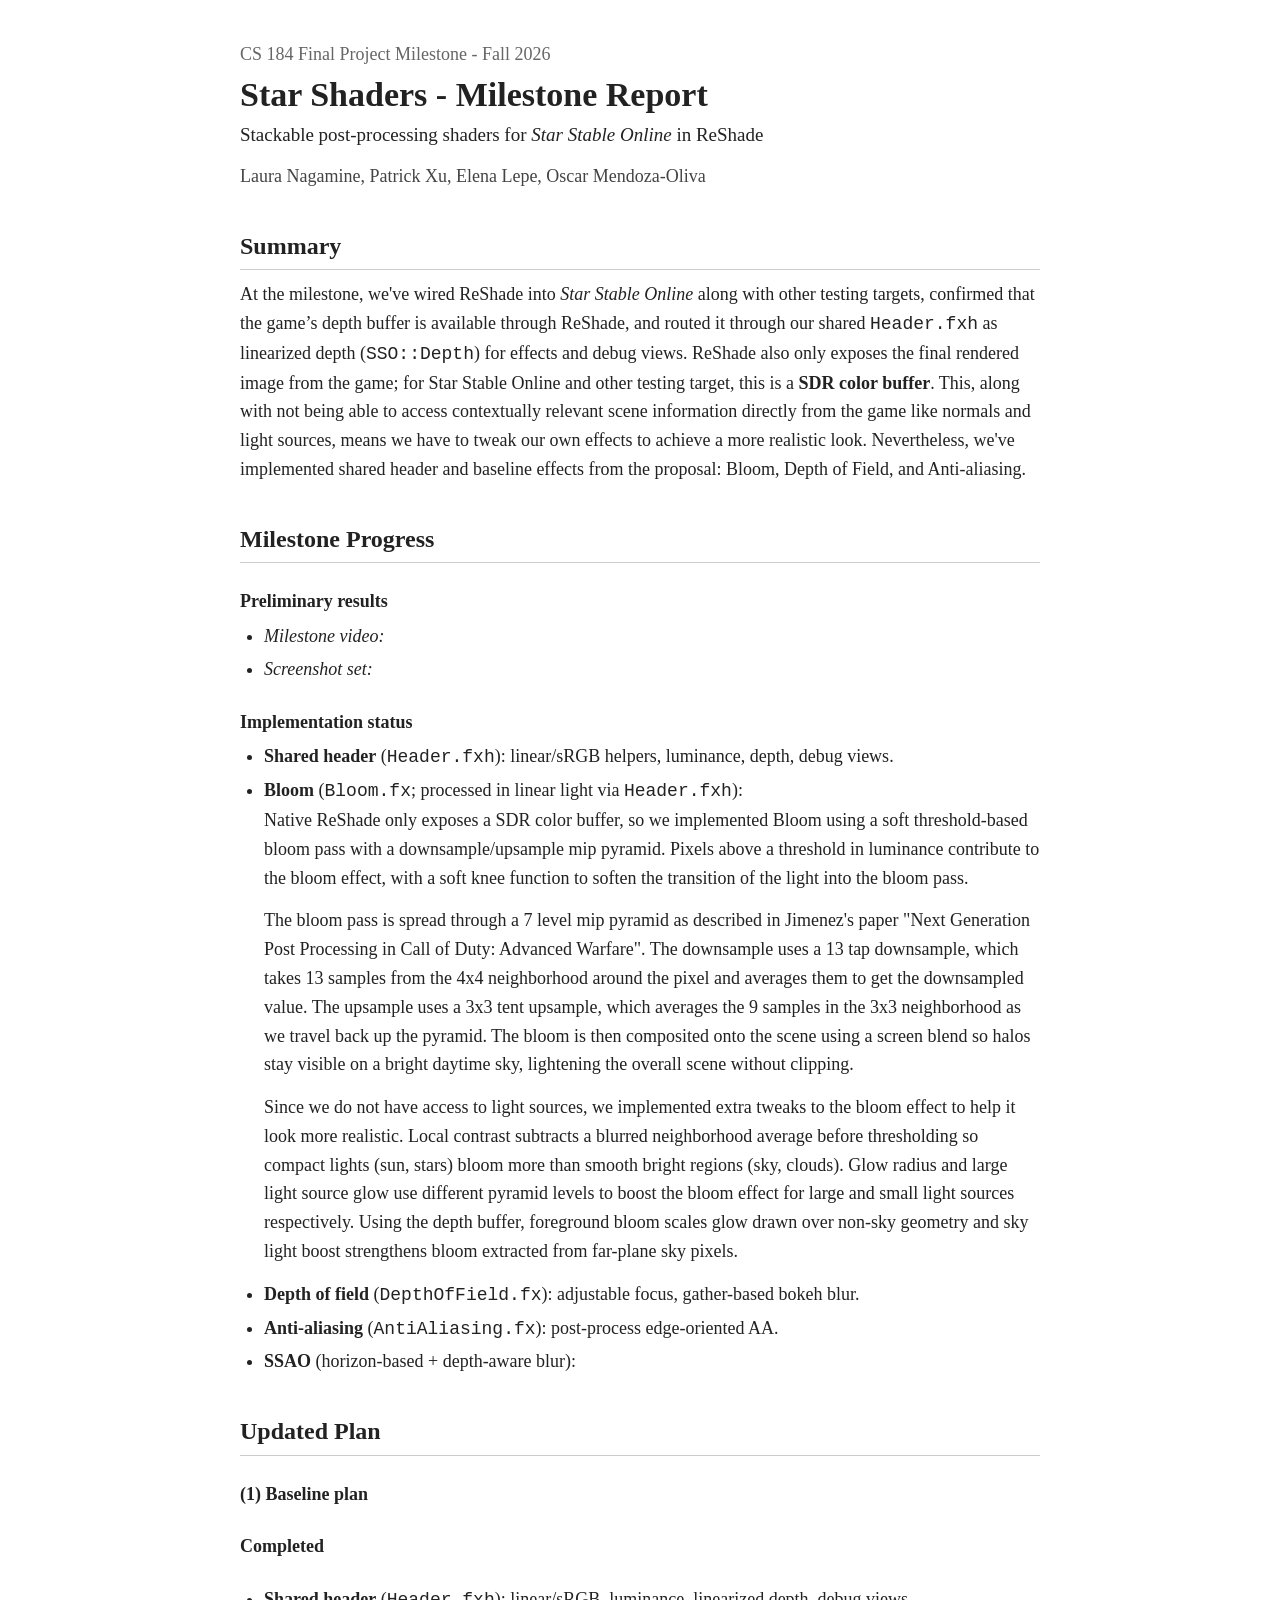
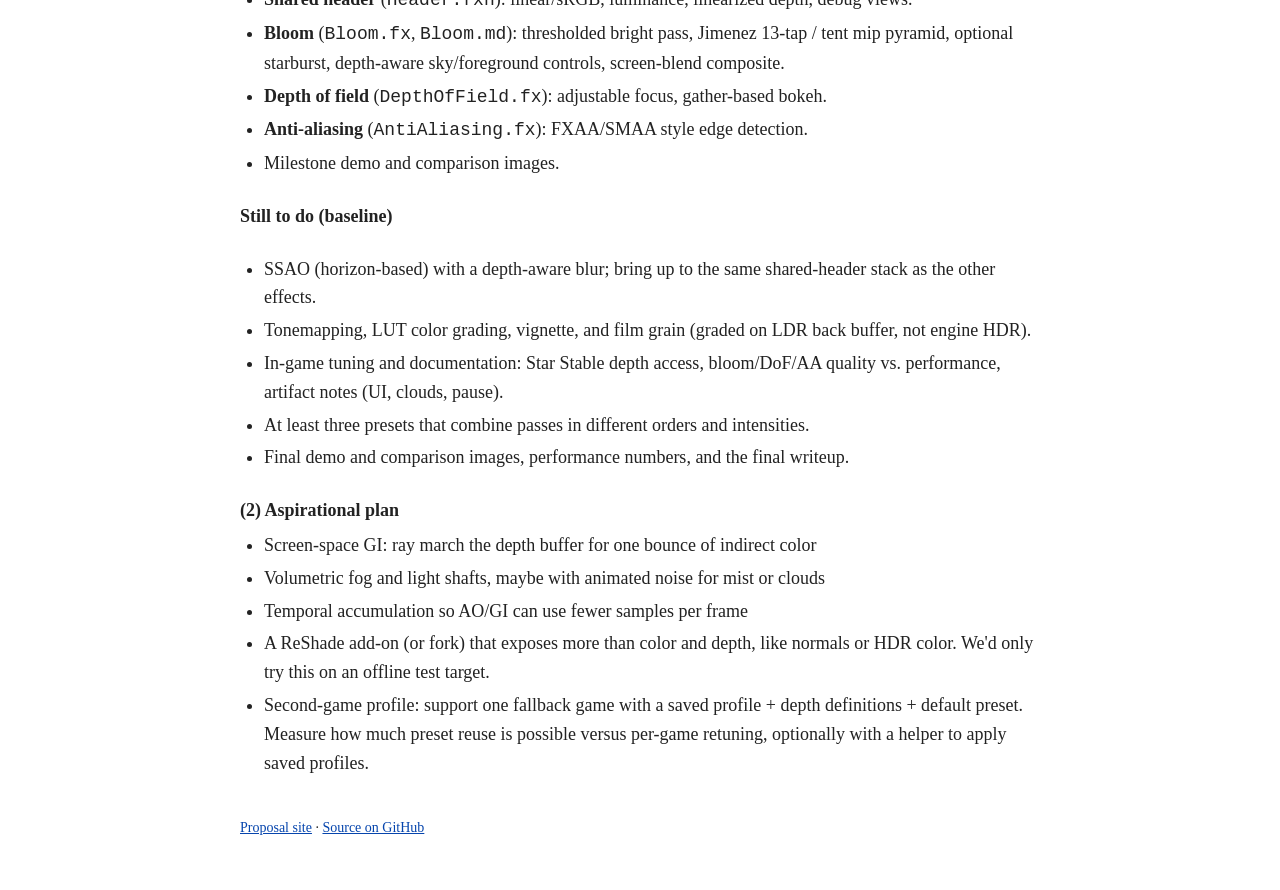
==== milestone/index.html @ 75206dea "docs: milestone project report" ====
<!DOCTYPE html>
<html lang="en">
  <head>
    <meta charset="utf-8" />
    <meta name="viewport" content="width=device-width, initial-scale=1" />
    <meta name="description" content="CS 184 final project milestone: Star Shaders post-processing in ReShade." />
    <title>Star Shaders · CS 184 Final Project Milestone</title>
    <link rel="canonical" href="https://paxin1.github.io/cs184-final-project/milestone" />
    <link rel="stylesheet" href="../css/style.css" />
  </head>
  <body>
    <div class="page">
      <header>
        <p class="course">CS 184 Final Project Milestone - Fall 2026</p>
        <h1>Star Shaders - Milestone Report</h1>
        <p class="full-title">Stackable post-processing shaders for <em>Star Stable Online</em> in ReShade</p>
        <p class="team">Laura Nagamine, Patrick Xu, Elena Lepe, Oscar Mendoza-Oliva</p>
      </header>

      <main>
        <h2 id="summary">Summary</h2>
        <p>
          At the milestone, we've wired ReShade into <em>Star Stable Online</em> along with other testing targets, confirmed that the game’s
          depth buffer is available through ReShade, and routed it through our shared <code>Header.fxh</code> as linearized depth
          (<code>SSO::Depth</code>) for effects and debug views. ReShade also only exposes the final rendered image from the game; for Star Stable Online and other testing target, this is a
          <strong>SDR color buffer</strong>. This, along with not being able to access contextually relevant scene information directly from the game like normals and light sources,
          means we have to tweak our own effects to achieve a more realistic look. Nevertheless, we've implemented shared header and baseline effects from the proposal: Bloom, Depth of Field, and Anti-aliasing.
        </p>

        <h2 id="goals">Milestone Progress</h2>

        <h3>Preliminary results</h3>
        <ul>
          <li><em>Milestone video:</em> </li>
          <li><em>Screenshot set:</em> </li>
        </ul>

        <h3>Implementation status</h3>
        <ul>
          <li>
            <strong>Shared header</strong> (<code>Header.fxh</code>): linear/sRGB helpers, luminance, depth, debug views.
          </li>
          <li>
            <strong>Bloom</strong> (<code>Bloom.fx</code>; processed in linear light via
            <code>Header.fxh</code>):
            <p>Native ReShade only exposes a SDR color buffer, so we implemented Bloom using a soft threshold-based bloom pass with a downsample/upsample mip pyramid.
            Pixels above a threshold in luminance contribute to the bloom effect, with a soft knee function to soften the transition of the light into the bloom pass.</p>

            <p>The bloom pass is spread through a 7 level mip pyramid as described in Jimenez's paper "Next Generation Post Processing in Call of Duty: Advanced Warfare".
            The downsample uses a 13 tap downsample, which takes 13 samples from the 4x4 neighborhood around the pixel and averages them to get the downsampled value.
            The upsample uses a 3x3 tent upsample, which averages the 9 samples in the 3x3 neighborhood as we travel back up the pyramid.
            The bloom is then composited onto the scene using a screen blend so halos stay visible on a bright daytime sky,
            lightening the overall scene without clipping.</p>

            <p>Since we do not have access to light sources, we implemented extra tweaks to the bloom effect to help it look more realistic. Local contrast subtracts a blurred
            neighborhood average before thresholding so compact lights (sun, stars) bloom more
            than smooth bright regions (sky, clouds). Glow radius and large light source glow use different pyramid levels to boost the bloom effect for large and small light sources respectively.
            Using the depth buffer, foreground bloom scales glow drawn over non-sky geometry and sky light boost strengthens bloom extracted from far-plane sky pixels.</p>
          </li>
          <li>
            <strong>Depth of field</strong> (<code>DepthOfField.fx</code>): adjustable focus, gather-based bokeh blur.
          </li>
          <li>
            <strong>Anti-aliasing</strong> (<code>AntiAliasing.fx</code>): post-process edge-oriented AA.
          </li>
          <li>
            <strong>SSAO</strong> (horizon-based + depth-aware blur):
          </li>
        </ul>

        <h2 id="plan">Updated Plan</h2>
        <h3>(1) Baseline plan</h3>

        <h4>Completed</h4>
        <ul>
          <li>
            <strong>Shared header</strong> (<code>Header.fxh</code>): linear/sRGB, luminance, linearized depth, debug views.
          </li>
          <li>
            <strong>Bloom</strong> (<code>Bloom.fx</code>, <code>Bloom.md</code>): thresholded bright pass,
            Jimenez 13-tap / tent mip pyramid, optional starburst, depth-aware sky/foreground controls,
            screen-blend composite.
          </li>
          <li><strong>Depth of field</strong> (<code>DepthOfField.fx</code>): adjustable focus, gather-based bokeh.</li>
          <li><strong>Anti-aliasing</strong> (<code>AntiAliasing.fx</code>): FXAA/SMAA style edge detection.</li>
          <li>Milestone demo and comparison images.</li>
        </ul>

        <h4>Still to do (baseline)</h4>
        <ul>
          <li>SSAO (horizon-based) with a depth-aware blur; bring up to the same shared-header stack as the other effects.</li>
          <li>Tonemapping, LUT color grading, vignette, and film grain (graded on LDR back buffer, not engine HDR).</li>
          <li>
            In-game tuning and documentation: Star Stable depth access, bloom/DoF/AA quality vs. performance, artifact notes (UI, clouds, pause).
          </li>
          <li>At least three presets that combine passes in different orders and intensities.</li>
          <li>Final demo and comparison images, performance numbers, and the final writeup.</li>
        </ul>

        <h3>(2) Aspirational plan</h3>
        <ul>
          <li>Screen-space GI: ray march the depth buffer for one bounce of indirect color</li>
          <li>Volumetric fog and light shafts, maybe with animated noise for mist or clouds</li>
          <li>Temporal accumulation so AO/GI can use fewer samples per frame</li>
          <li>
            A ReShade add-on (or fork) that exposes more than color and depth, like normals or HDR
            color. We'd only try this on an offline test target.
          </li>
          <li>
            Second-game profile: support one fallback game with a saved profile + depth definitions + default preset. Measure
            how much preset reuse is possible versus per-game retuning, optionally with a helper to apply saved profiles.
          </li>
        </ul>
      </main>

      <footer>
        <a href="https://paxin1.github.io/cs184-final-project/">Proposal site</a>
        ·
        <a href="https://github.com/lauranagamine1/cs184-star-shaders">Source on GitHub</a>
      </footer>
    </div>
  </body>
</html>
---- css/style.css ----
body {
  margin: 0;
  background: #fff;
  color: #222;
  font-family: "Times New Roman", Times, "Liberation Serif", serif;
  font-size: 18px;
  line-height: 1.6;
}

.page {
  max-width: 800px;
  margin: 0 auto;
  padding: 40px 20px 60px;
}

a {
  color: #0645ad;
}

header {
  margin-bottom: 10px;
}

.course {
  margin: 0;
  color: #666;
}

h1 {
  margin: 6px 0 0;
  font-size: 34px;
  line-height: 1.2;
}

.full-title {
  margin: 4px 0 0;
  font-size: 19px;
}

.team {
  margin: 12px 0 0;
  color: #444;
}

h2 {
  margin: 36px 0 10px;
  padding-bottom: 4px;
  border-bottom: 1px solid #ccc;
  font-size: 24px;
}

h3 {
  margin: 24px 0 6px;
  font-size: 18px;
}

p {
  margin: 0 0 14px;
}

ul,
ol {
  margin: 0 0 14px;
  padding-left: 24px;
}

li {
  margin-bottom: 4px;
}

table {
  width: 100%;
  border-collapse: collapse;
  background: #fff;
}

th,
td {
  text-align: left;
  vertical-align: top;
  padding: 8px 10px;
  border: 1px solid #ccc;
  background: #fff;
}

td:first-child {
  white-space: nowrap;
}

td ul {
  margin: 0;
  padding-left: 18px;
}

td li {
  margin-bottom: 2px;
}

footer {
  margin-top: 40px;
  font-size: 14px;
}

@media print {
  .page {
    padding: 0;
    max-width: none;
  }

  h2 {
    break-after: avoid;
  }

  tr {
    break-inside: avoid;
  }
}
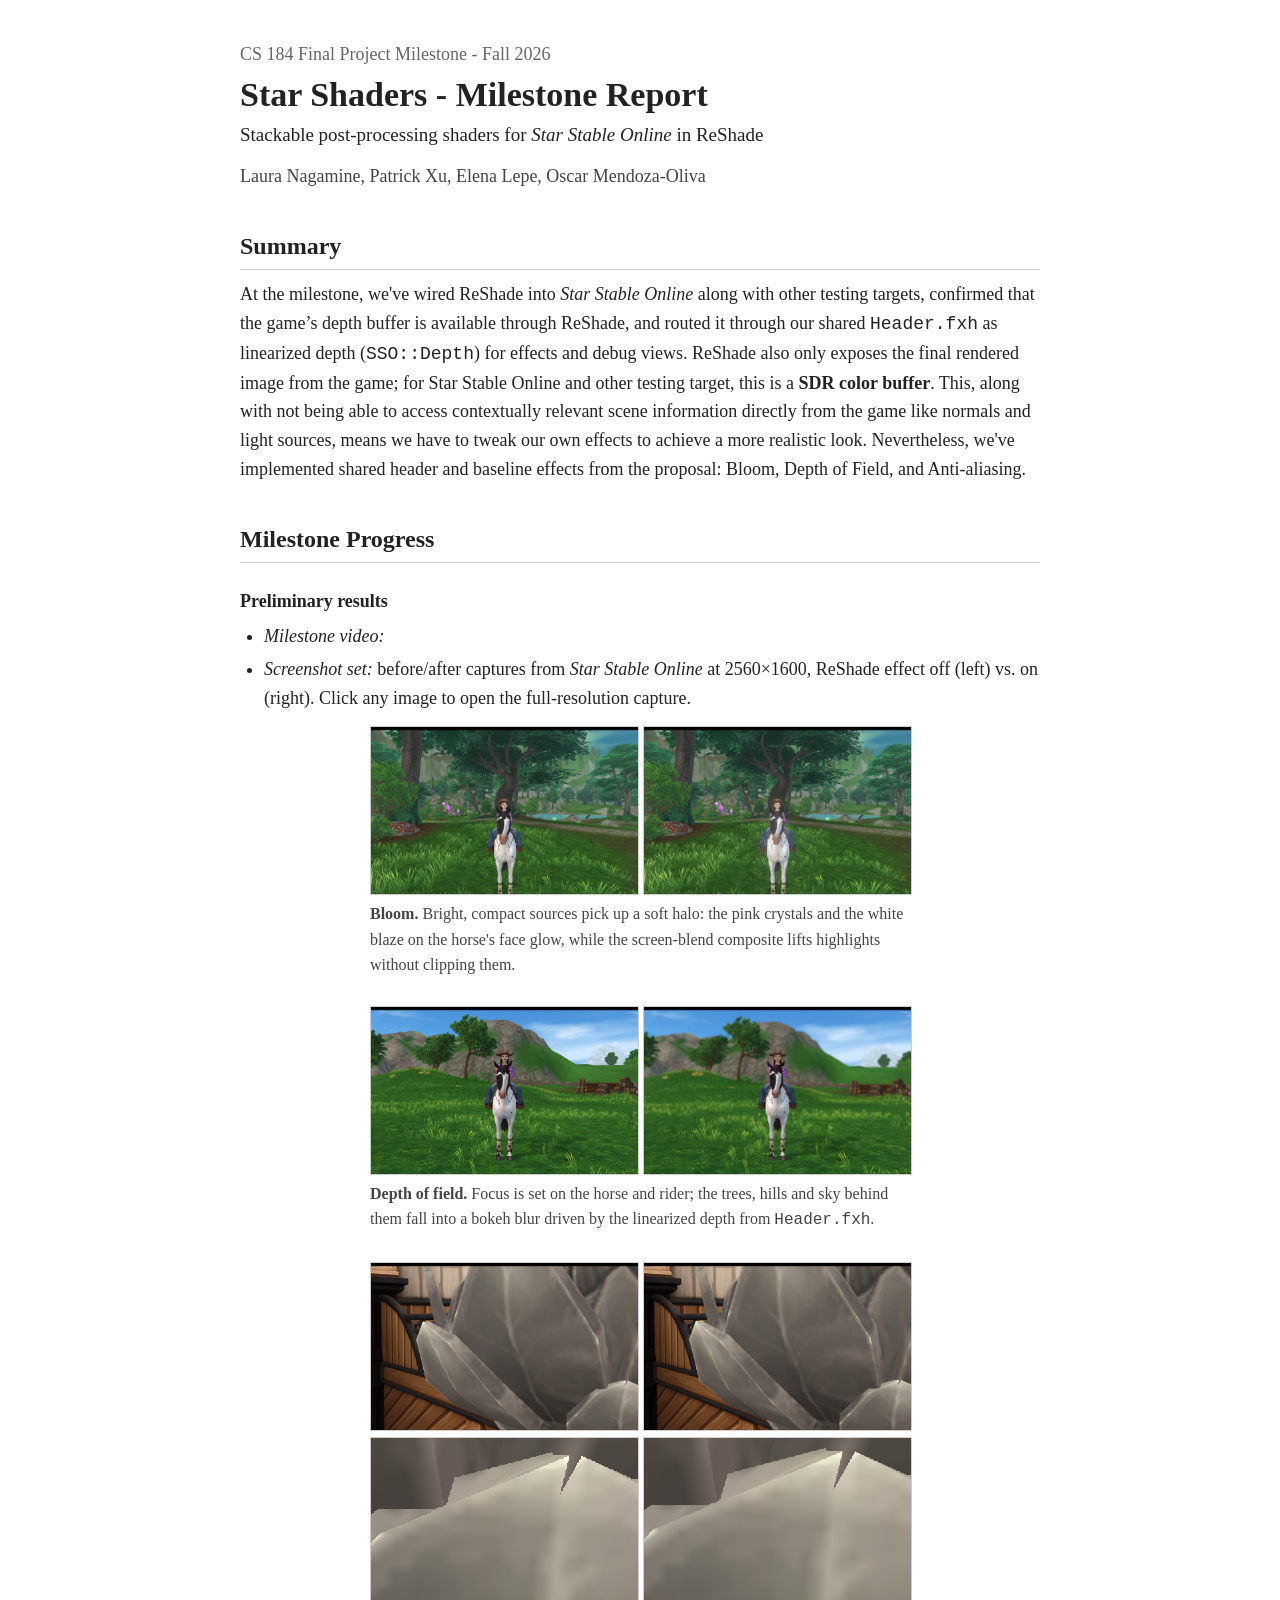
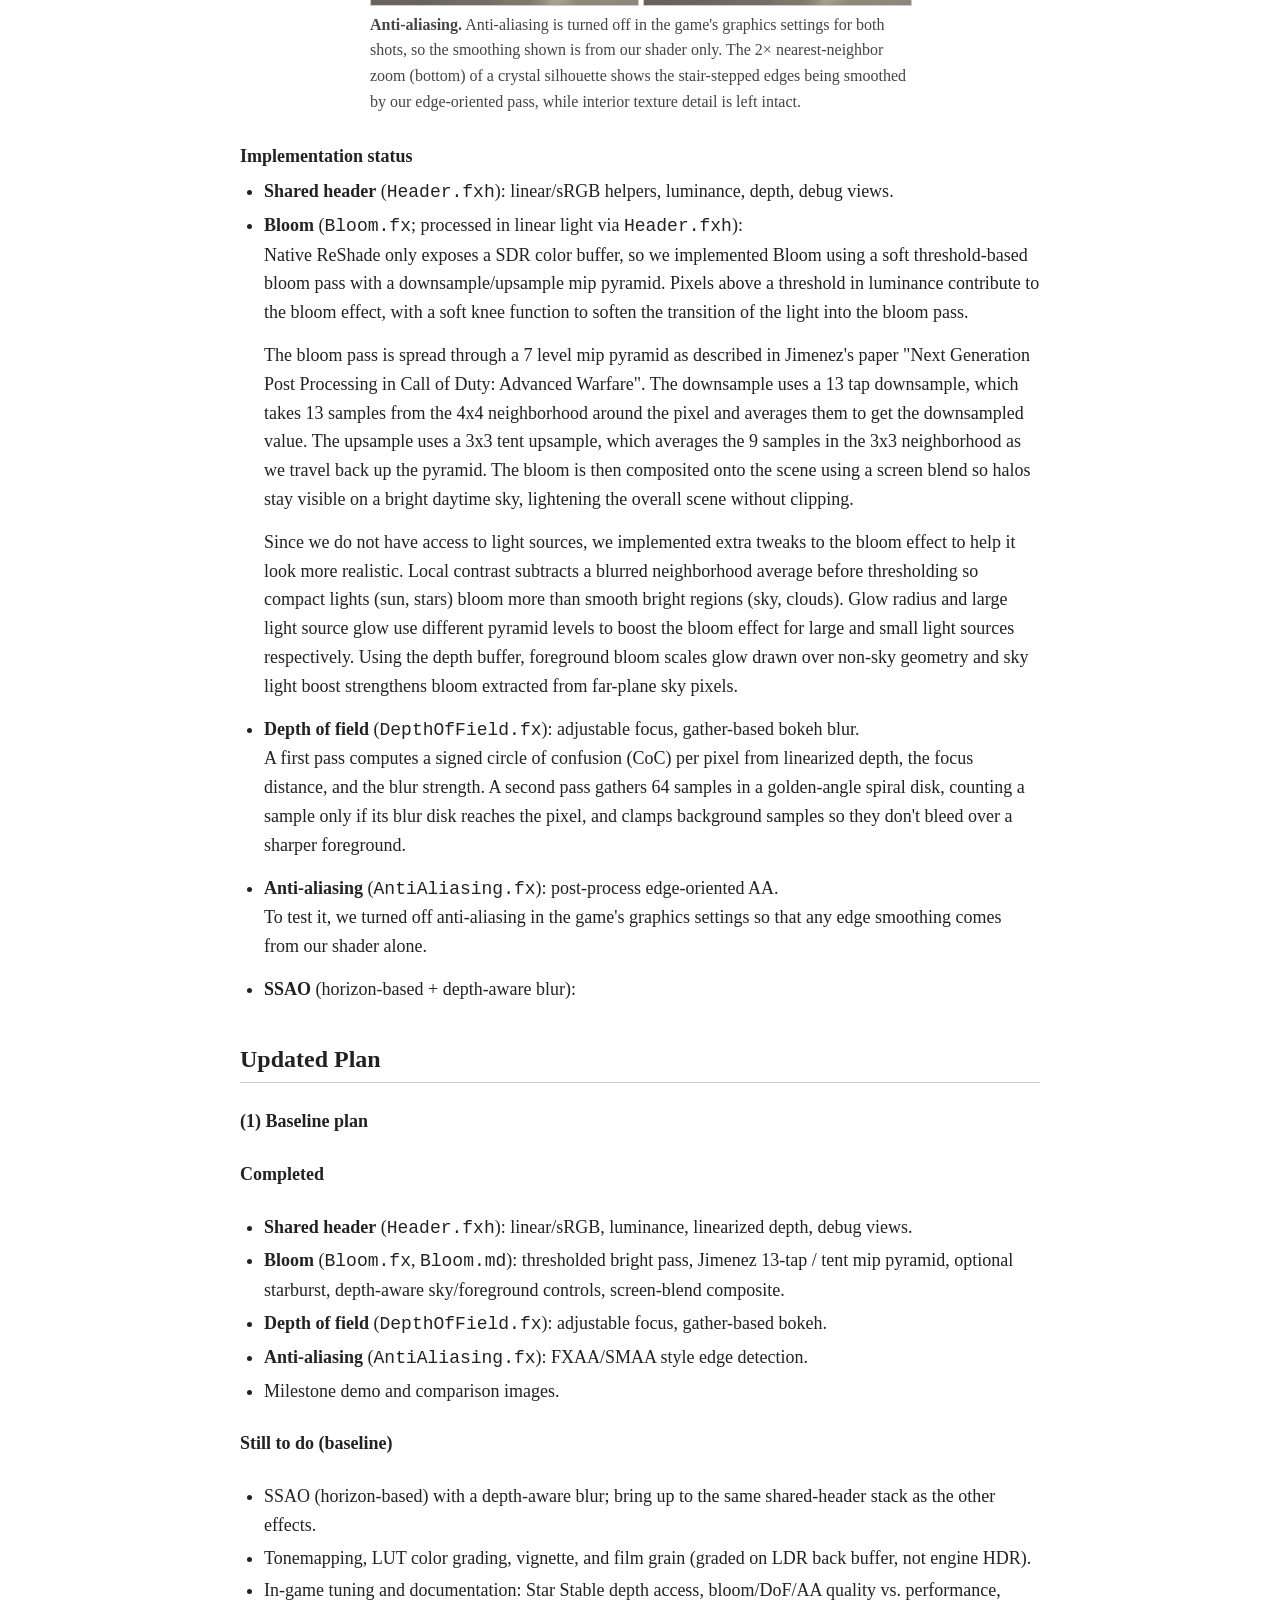
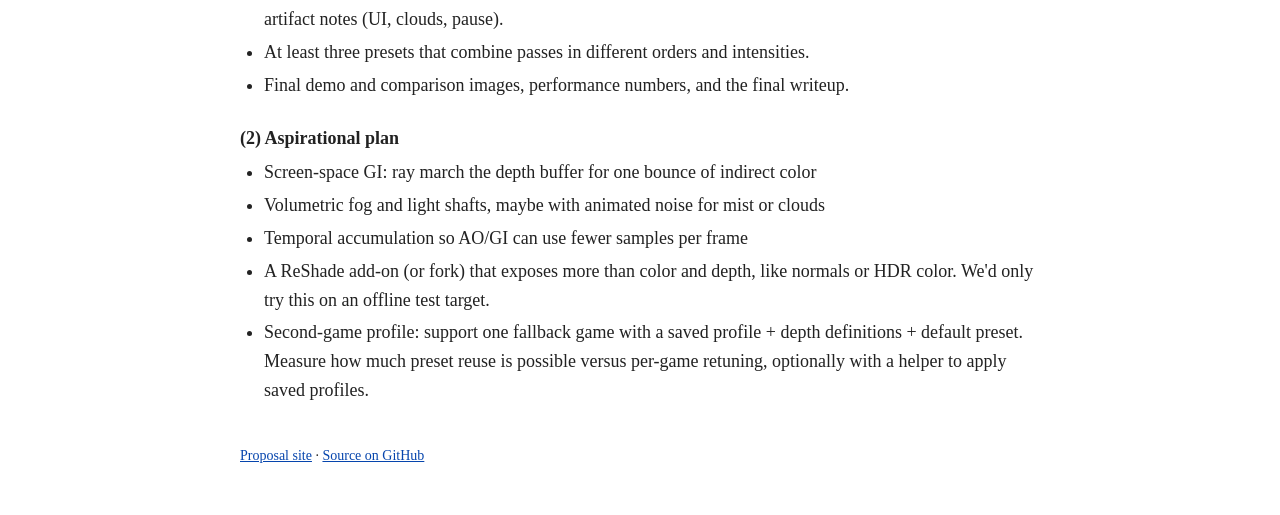
==== commit 31778105: "add: images, depth of field implementation" ====
--- a/milestone/index.html
+++ b/milestone/index.html
@@ -32,8 +32,48 @@
         <h3>Preliminary results</h3>
         <ul>
           <li><em>Milestone video:</em> </li>
-          <li><em>Screenshot set:</em> </li>
+          <li><em>Screenshot set:</em> before/after captures from <em>Star Stable Online</em> at 2560×1600, ReShade effect off (left) vs. on (right). Click any image to open the full-resolution capture.</li>
         </ul>
+
+        <figure class="compare">
+          <div class="pair">
+            <a href="../assets/milestone/bloom/no%20StarStable%202026-11-21%2012-39-15.png"><img src="../assets/milestone/web/bloom-off.jpg" alt="Forest scene with horse and rider, bloom off" loading="lazy" /></a>
+            <a href="../assets/milestone/bloom/with%20StarStable%202026-11-21%2012-39-17.png"><img src="../assets/milestone/web/bloom-on.jpg" alt="Same forest scene with bloom on" loading="lazy" /></a>
+          </div>
+          <figcaption>
+            <strong>Bloom.</strong> Bright, compact sources pick up a soft halo: the pink crystals and the
+            white blaze on the horse's face glow, while the screen-blend composite
+            lifts highlights without clipping them.
+          </figcaption>
+        </figure>
+
+        <figure class="compare">
+          <div class="pair">
+            <a href="../assets/milestone/depth%20of%20field/no%20StarStable%202026-11-19%2016-48-08.png"><img src="../assets/milestone/web/dof-off.jpg" alt="Horse and rider in a meadow, depth of field off" loading="lazy" /></a>
+            <a href="../assets/milestone/depth%20of%20field/with%20StarStable%202026-11-19%2016-48-13.png"><img src="../assets/milestone/web/dof-on.jpg" alt="Same meadow scene with depth of field on" loading="lazy" /></a>
+          </div>
+          <figcaption>
+            <strong>Depth of field.</strong> Focus is set on the horse and rider; the trees, hills and
+            sky behind them fall into a bokeh blur driven by the linearized depth from <code>Header.fxh</code>.
+          </figcaption>
+        </figure>
+
+        <figure class="compare">
+          <div class="pair">
+            <a href="../assets/milestone/anti%20aliasing/new/StarStable%202026-11-21%2012-31-40.png"><img src="../assets/milestone/web/aa-off.jpg" alt="Close-up of crystal formations, anti-aliasing off" loading="lazy" /></a>
+            <a href="../assets/milestone/anti%20aliasing/new/StarStable%202026-11-21%2012-31-48.png"><img src="../assets/milestone/web/aa-on.jpg" alt="Same crystal close-up with anti-aliasing on" loading="lazy" /></a>
+          </div>
+          <div class="pair">
+            <img class="pixelated" src="../assets/milestone/web/aa-off-zoom.png" alt="2x zoom of a crystal edge showing stair-stepped aliasing" loading="lazy" />
+            <img class="pixelated" src="../assets/milestone/web/aa-on-zoom.png" alt="Same 2x zoom with the edge smoothed by anti-aliasing" loading="lazy" />
+          </div>
+          <figcaption>
+            <strong>Anti-aliasing.</strong> Anti-aliasing is turned off in the game's graphics settings for both shots, so the
+            smoothing shown is from our shader only. The
+            2× nearest-neighbor zoom (bottom) of a crystal silhouette shows the stair-stepped edges being smoothed
+            by our edge-oriented pass, while interior texture detail is left intact.
+          </figcaption>
+        </figure>
 
         <h3>Implementation status</h3>
         <ul>
@@ -59,9 +99,13 @@
           </li>
           <li>
             <strong>Depth of field</strong> (<code>DepthOfField.fx</code>): adjustable focus, gather-based bokeh blur.
+            <p>A first pass computes a signed circle of confusion (CoC) per pixel from linearized depth, the focus distance, and the blur strength.
+            A second pass gathers 64 samples in a golden-angle spiral disk, counting a sample only if its blur disk reaches the pixel,
+            and clamps background samples so they don't bleed over a sharper foreground.</p>
           </li>
           <li>
             <strong>Anti-aliasing</strong> (<code>AntiAliasing.fx</code>): post-process edge-oriented AA.
+            <p>To test it, we turned off anti-aliasing in the game's graphics settings so that any edge smoothing comes from our shader alone.</p>
           </li>
           <li>
             <strong>SSAO</strong> (horizon-based + depth-aware blur):
--- a/css/style.css
+++ b/css/style.css
@@ -96,6 +96,34 @@
   margin-bottom: 2px;
 }
 
+figure.compare {
+  max-width: 540px;
+  margin: 0 auto 28px;
+}
+
+.pair {
+  display: grid;
+  grid-template-columns: 1fr 1fr;
+  gap: 6px;
+  margin-bottom: 6px;
+}
+
+.pair img {
+  display: block;
+  width: 100%;
+  height: auto;
+  border: 1px solid #ccc;
+}
+
+.pair img.pixelated {
+  image-rendering: pixelated;
+}
+
+figcaption {
+  font-size: 16px;
+  color: #444;
+}
+
 footer {
   margin-top: 40px;
   font-size: 14px;
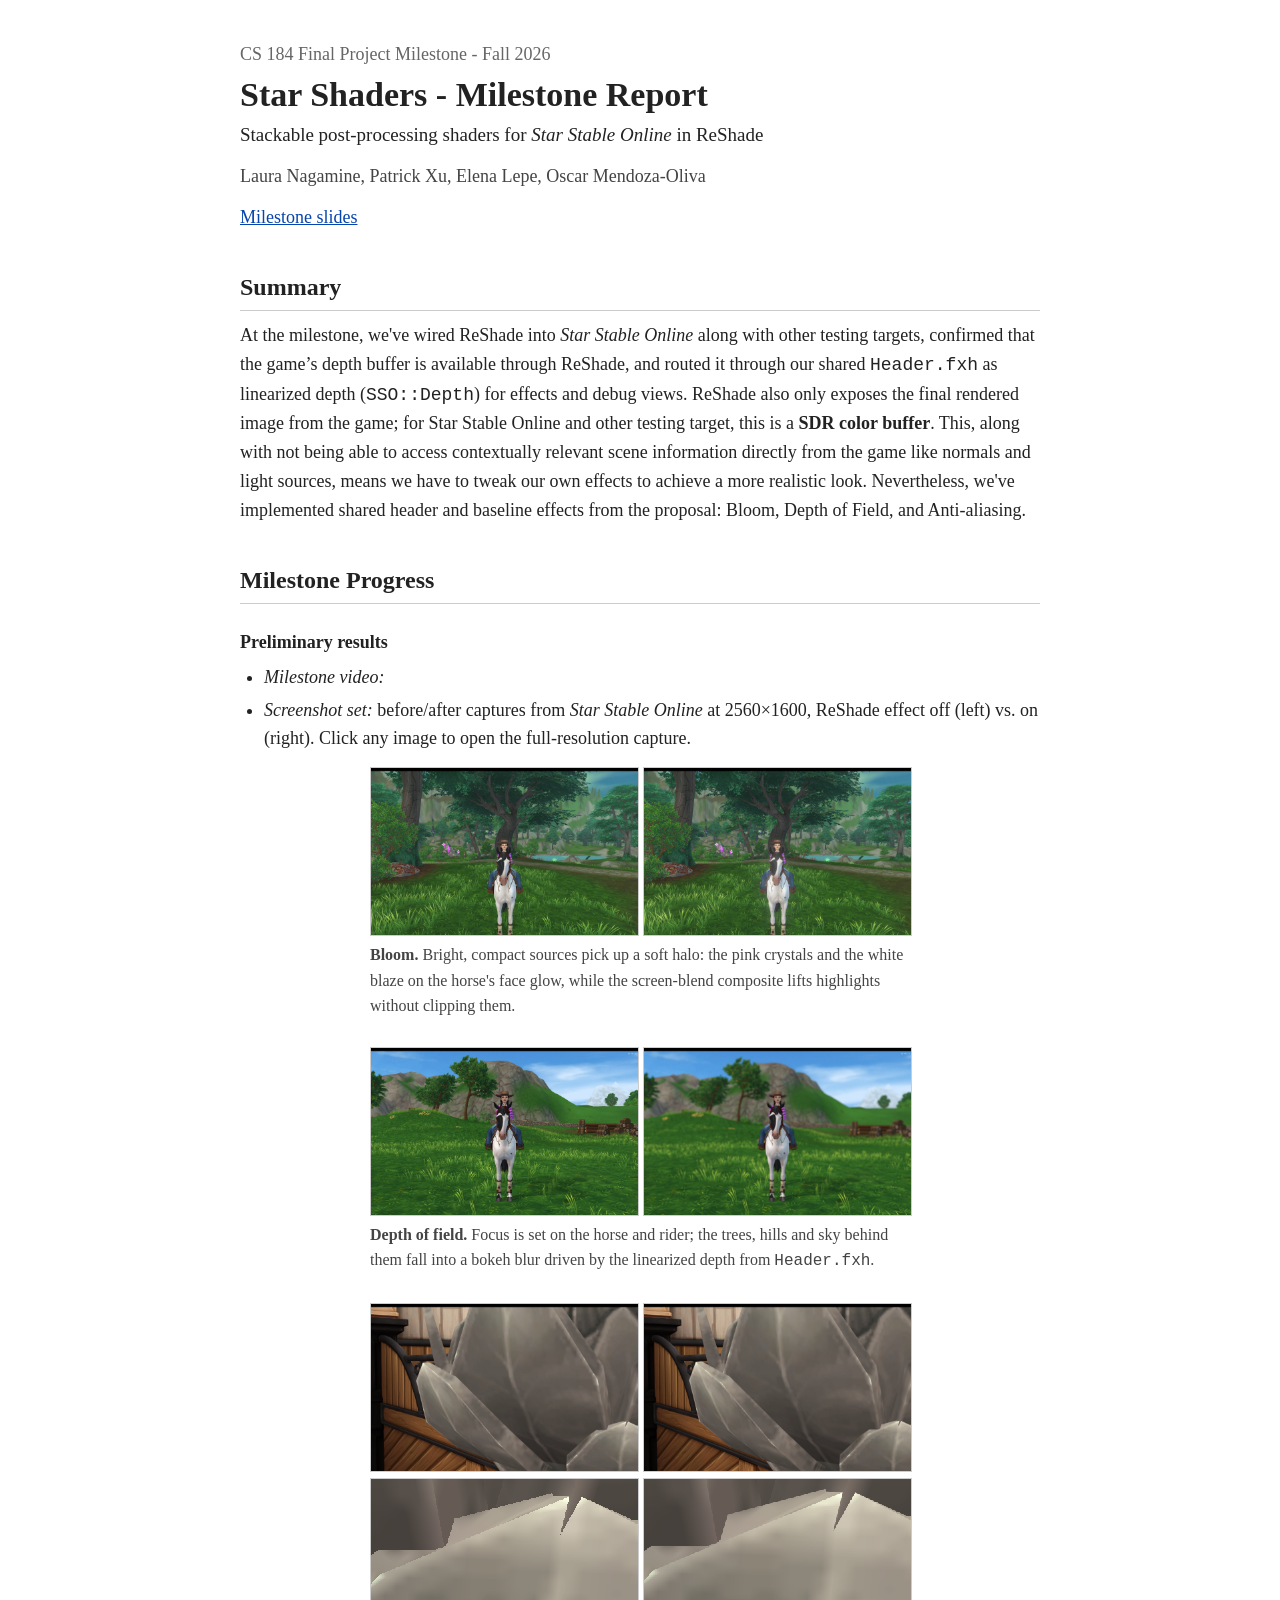
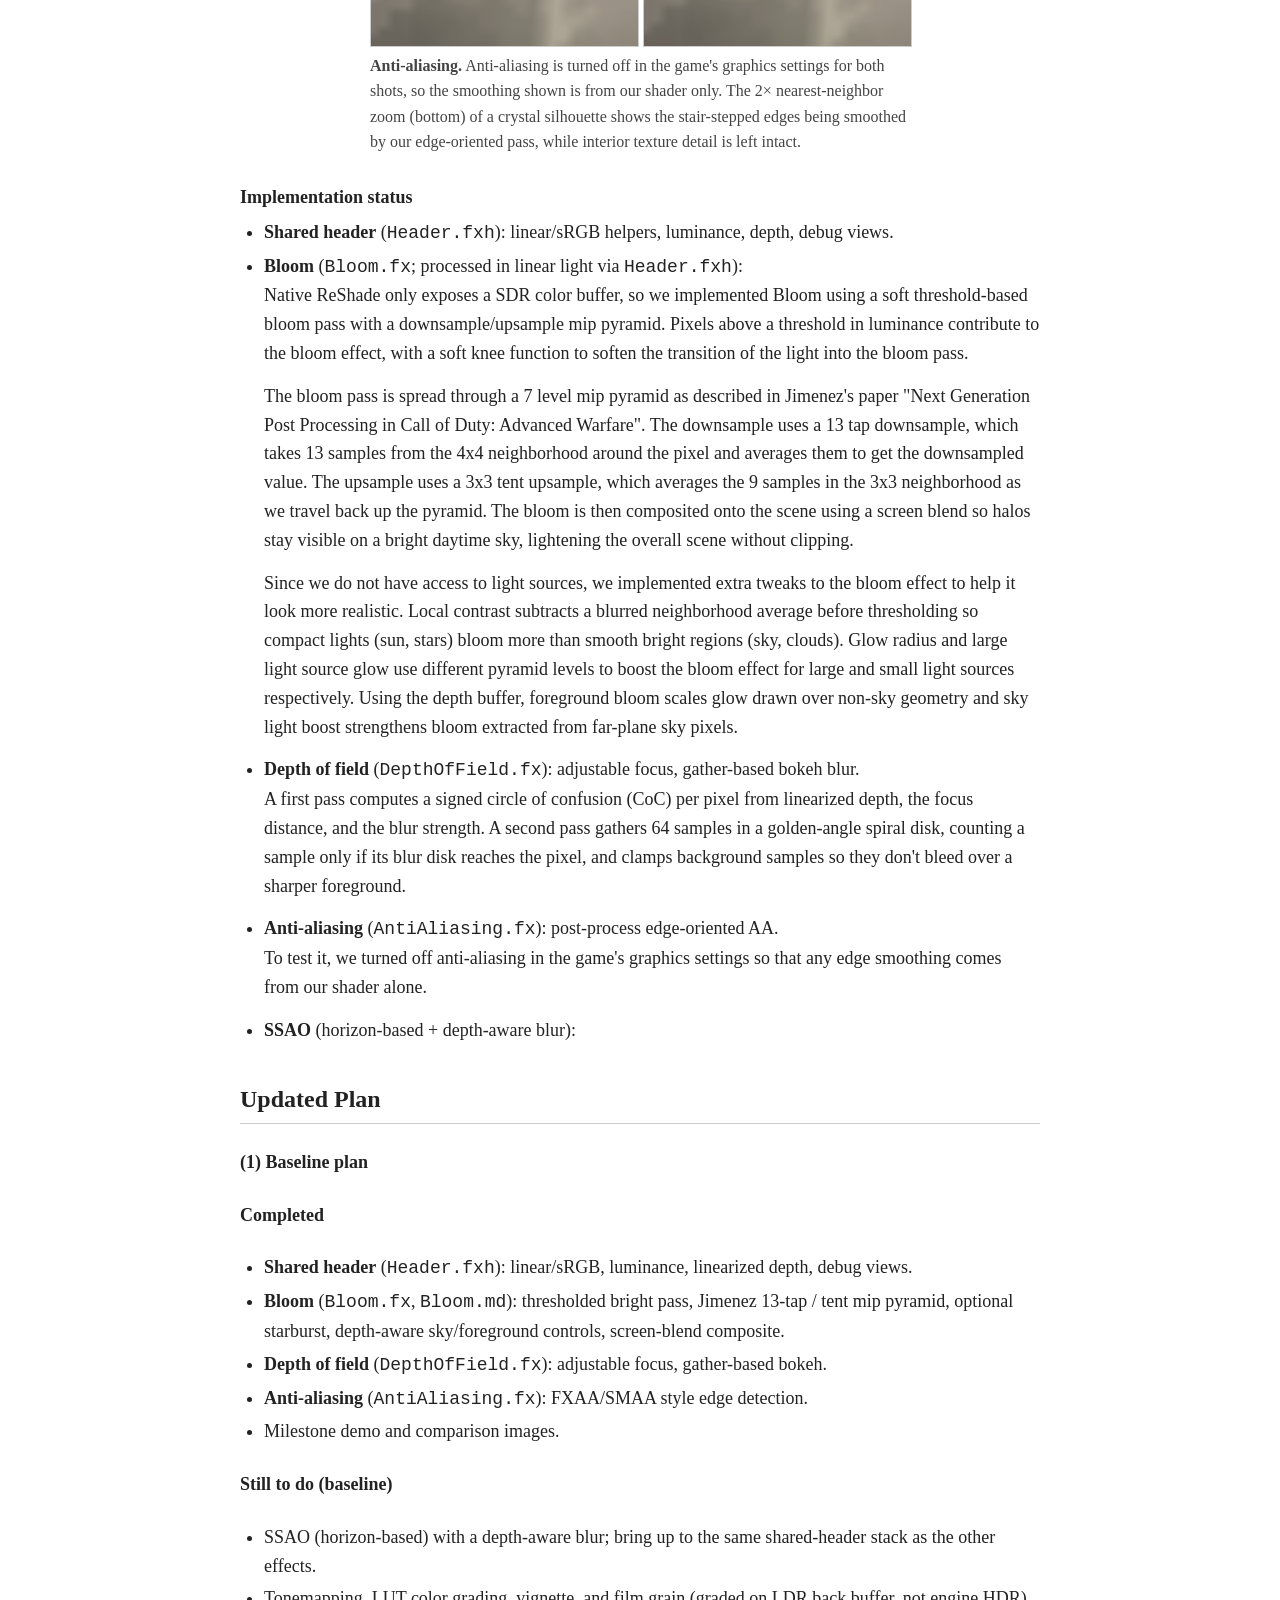
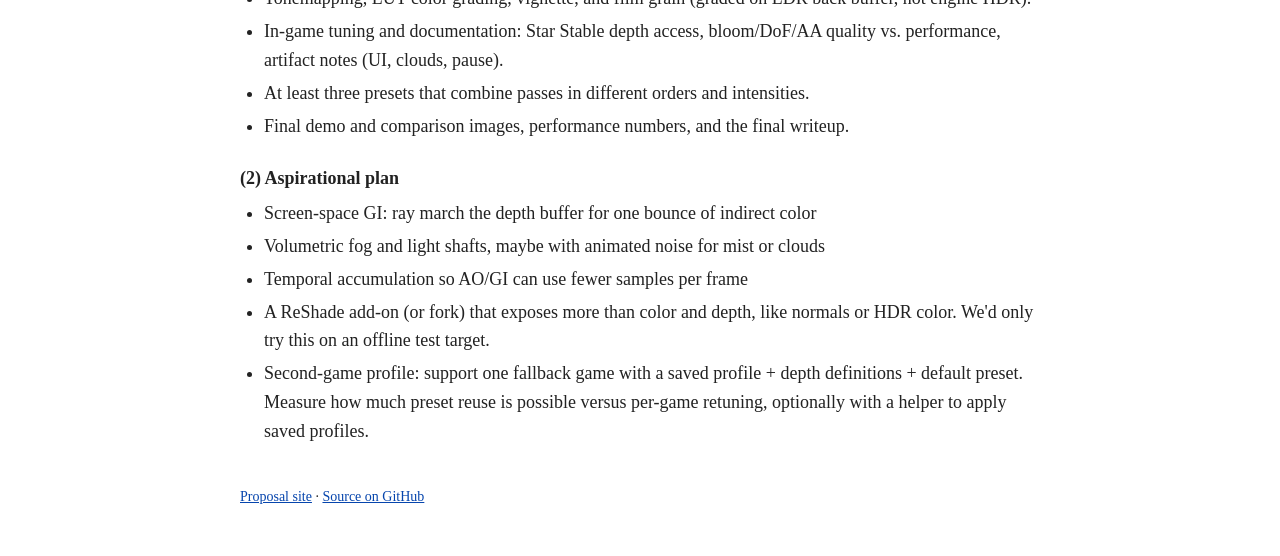
==== commit 700281b3: "add: link to slides" ====
--- a/milestone/index.html
+++ b/milestone/index.html
@@ -15,6 +15,7 @@
         <h1>Star Shaders - Milestone Report</h1>
         <p class="full-title">Stackable post-processing shaders for <em>Star Stable Online</em> in ReShade</p>
         <p class="team">Laura Nagamine, Patrick Xu, Elena Lepe, Oscar Mendoza-Oliva</p>
+        <p class="team"><a href="https://docs.google.com/presentation/d/1GE0bZJxz_u8gDSBXUT69e3ShMPYBfy_DtkUFxXWe048/edit?usp=sharing">Milestone slides</a></p>
       </header>
 
       <main>
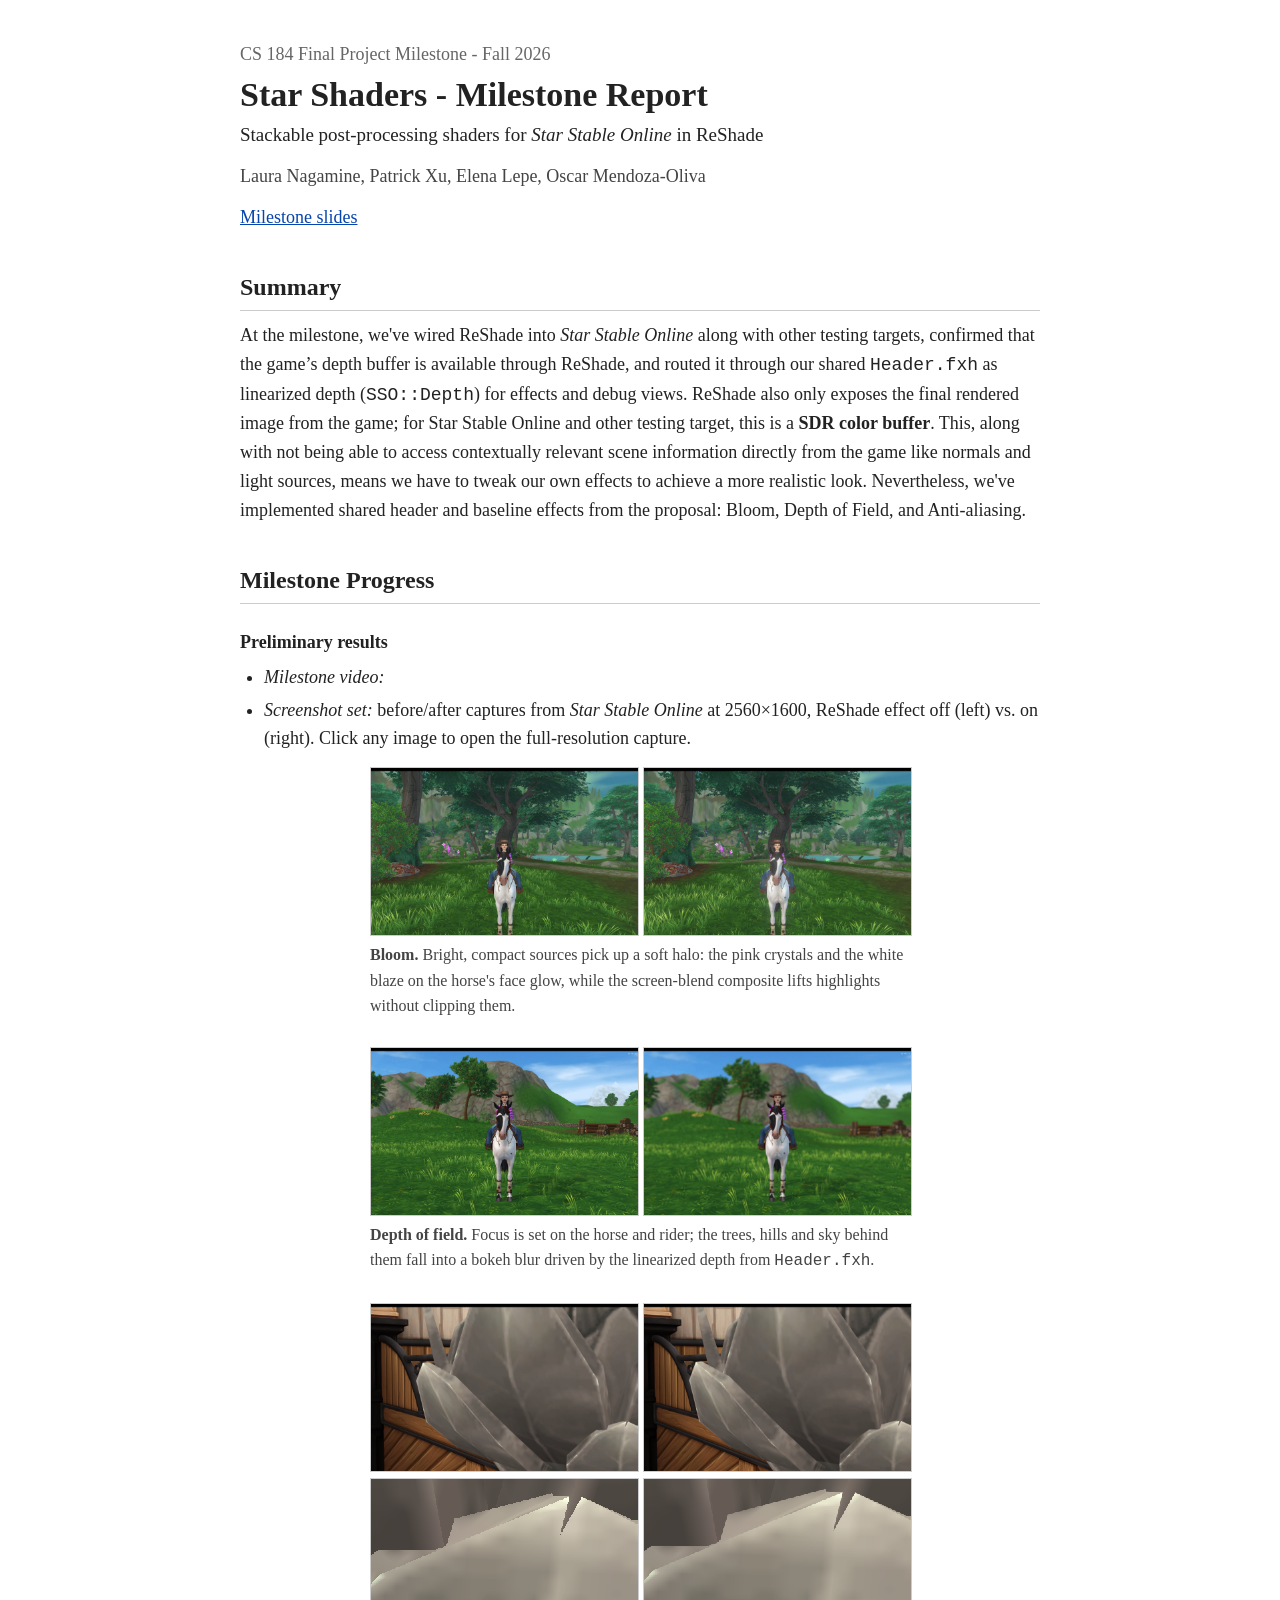
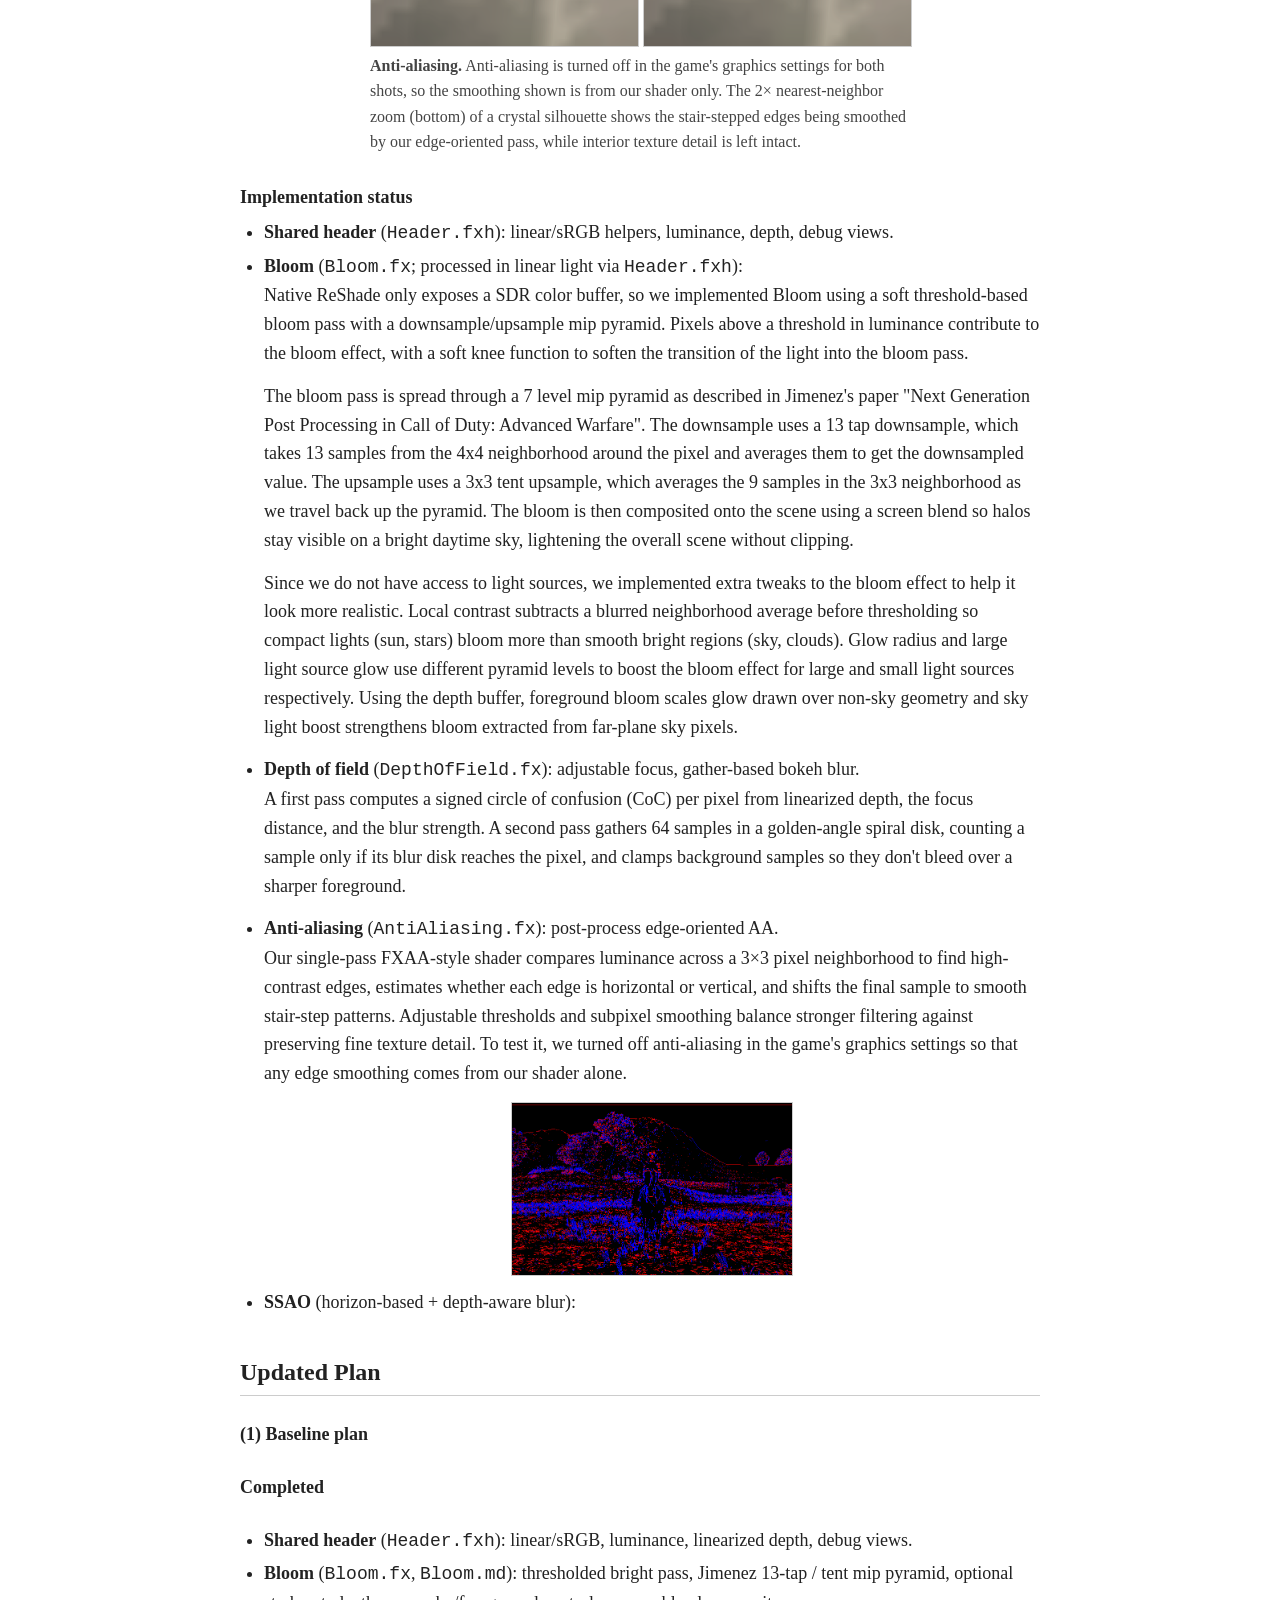
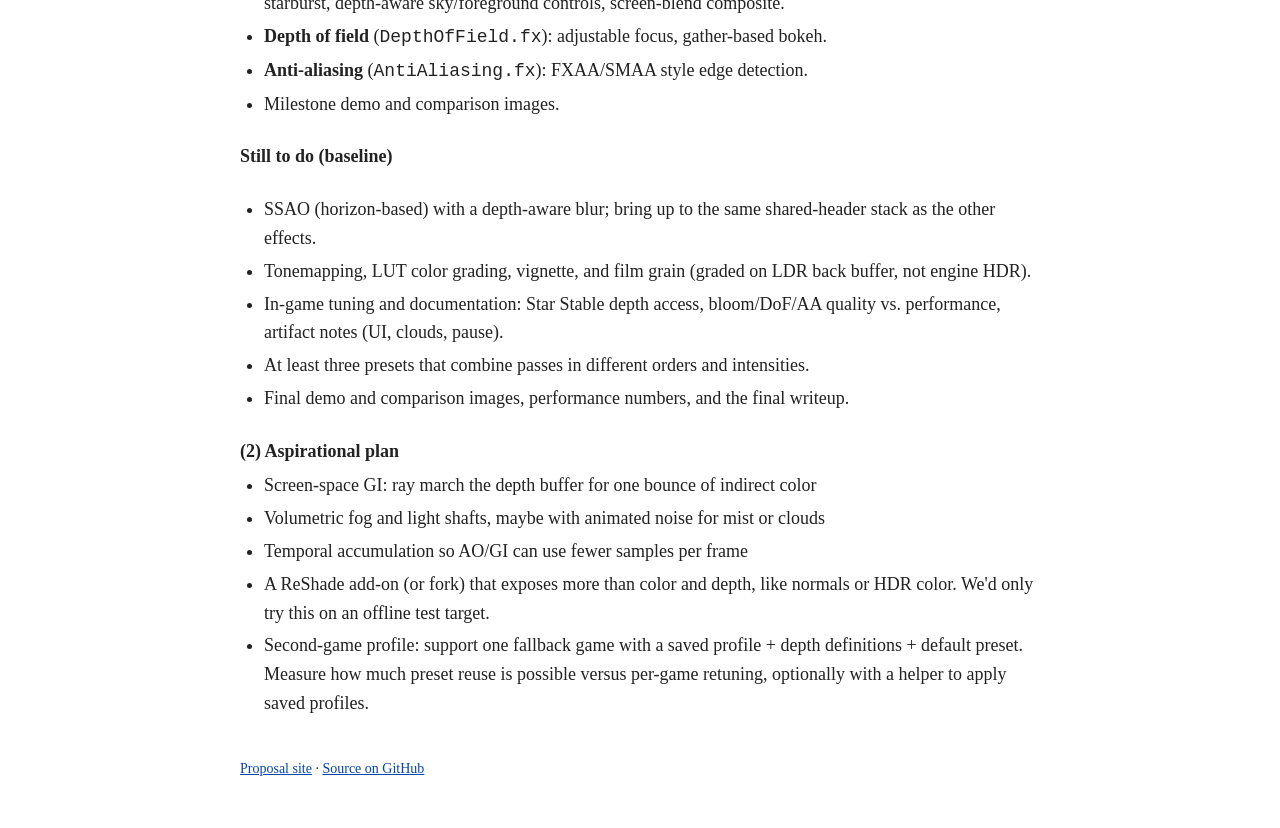
==== commit a2ea0990: "added antialiasing implementation description" ====
--- a/milestone/index.html
+++ b/milestone/index.html
@@ -106,7 +106,14 @@
           </li>
           <li>
             <strong>Anti-aliasing</strong> (<code>AntiAliasing.fx</code>): post-process edge-oriented AA.
-            <p>To test it, we turned off anti-aliasing in the game's graphics settings so that any edge smoothing comes from our shader alone.</p>
+            <p>Our single-pass FXAA-style shader compares luminance across a 3×3 pixel neighborhood to find high-contrast edges,
+            estimates whether each edge is horizontal or vertical, and shifts the final sample to smooth stair-step patterns.
+            Adjustable thresholds and subpixel smoothing balance stronger filtering against preserving fine texture detail.
+            To test it, we turned off anti-aliasing in the game's graphics settings so that any edge smoothing comes from our shader alone.</p>
+            <div class="implementation-preview">
+              <img src="../assets/milestone/web/aa-edge-detection.png"
+                alt="Anti-aliasing debug view with horizontal edges in red and vertical edges in blue" loading="lazy" />
+            </div>
           </li>
           <li>
             <strong>SSAO</strong> (horizon-based + depth-aware blur):
@@ -165,4 +172,4 @@
       </footer>
     </div>
   </body>
-</html>+</html>
--- a/css/style.css
+++ b/css/style.css
@@ -119,6 +119,23 @@
   image-rendering: pixelated;
 }
 
+.implementation-preview {
+  width: 100%;
+  max-width: 280px;
+  aspect-ratio: 697 / 428;
+  overflow: hidden;
+  margin: 8px auto 12px;
+  border: 1px solid #ccc;
+}
+
+.implementation-preview img {
+  display: block;
+  width: 100%;
+  height: 100%;
+  object-fit: cover;
+  object-position: center;
+}
+
 figcaption {
   font-size: 16px;
   color: #444;
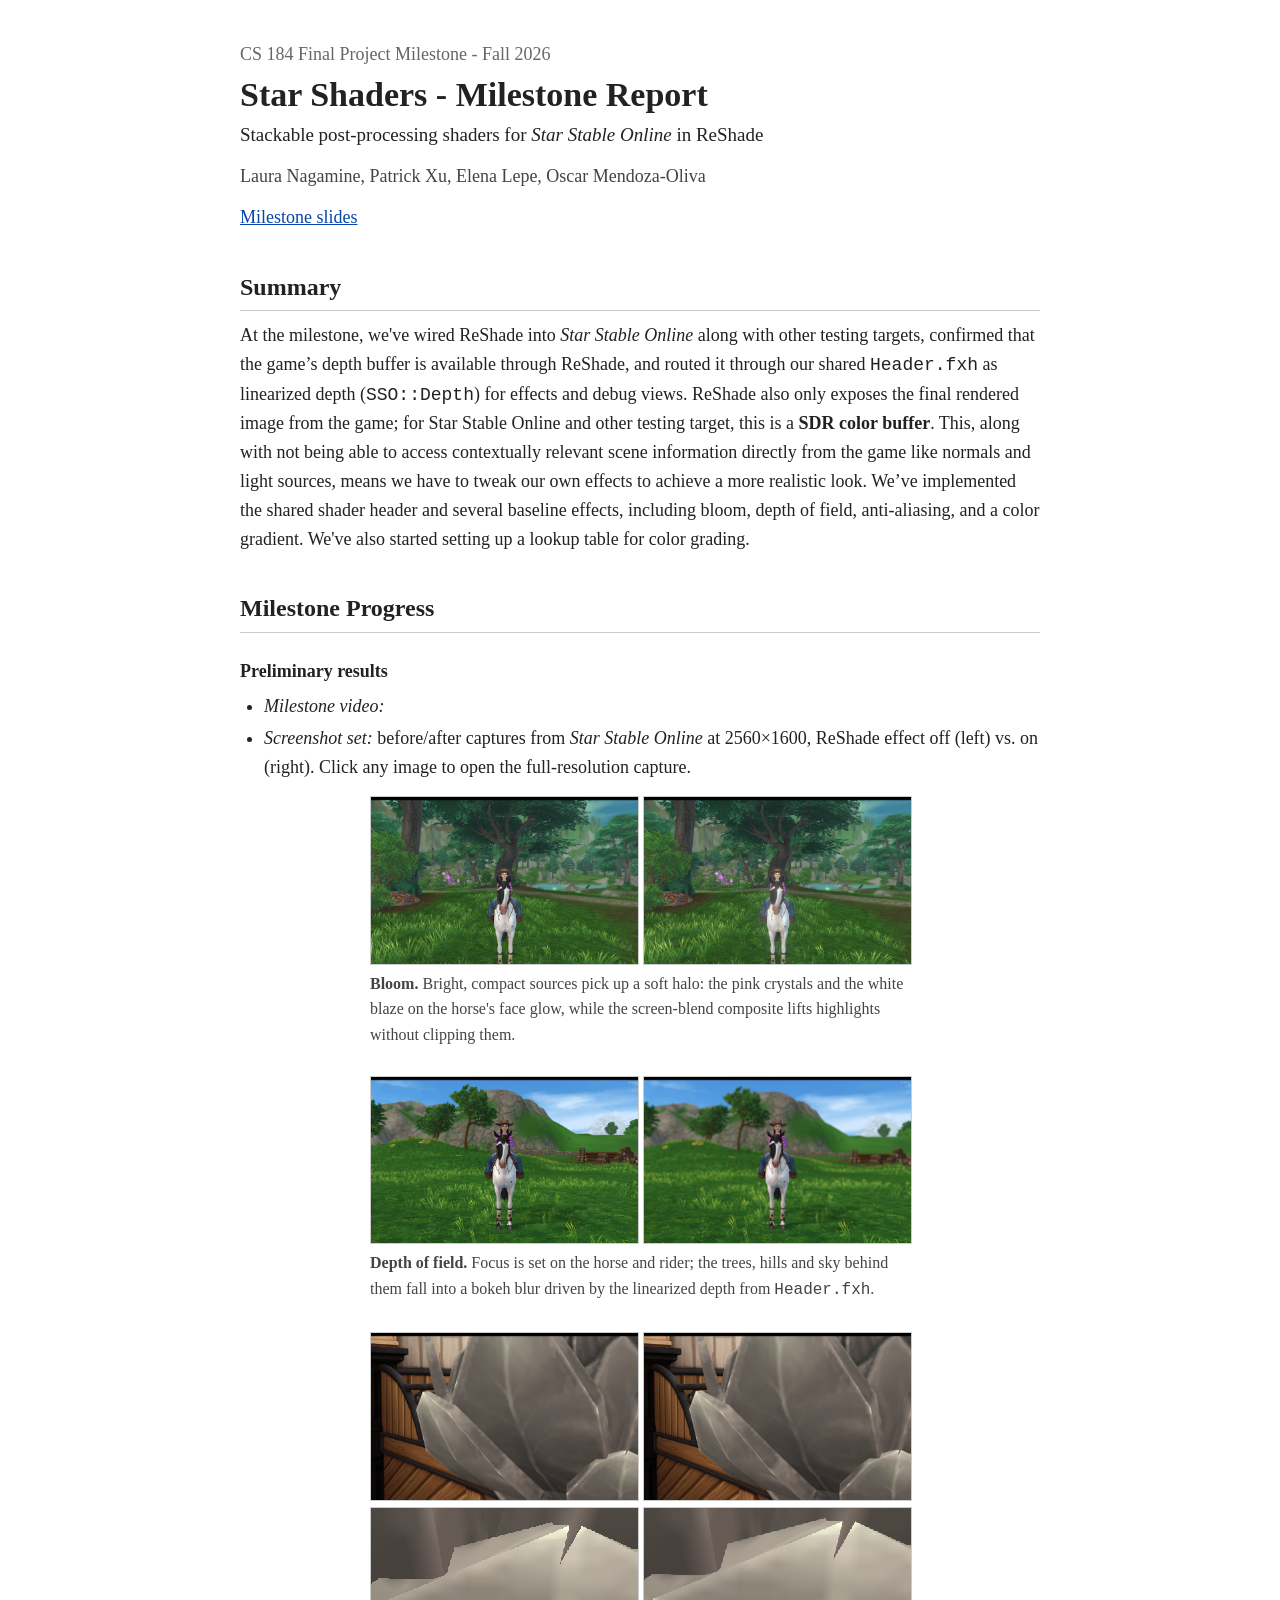
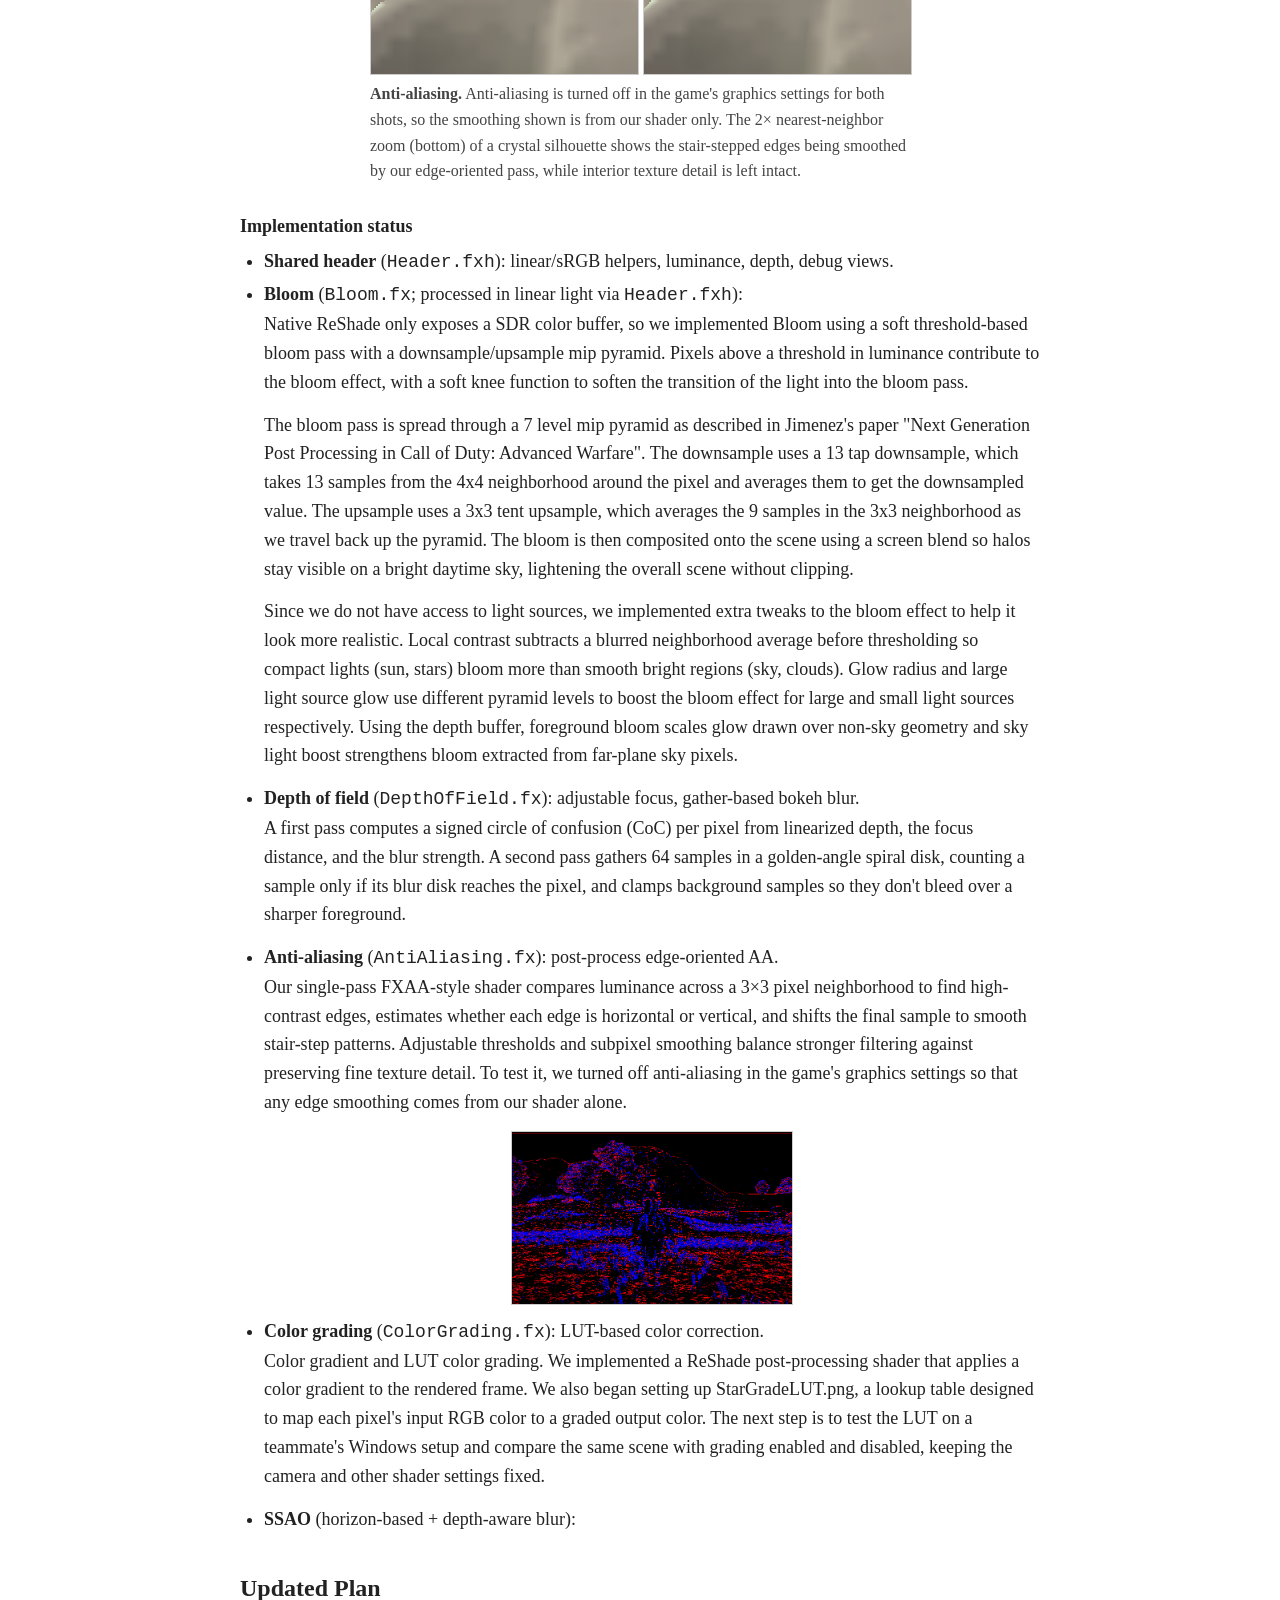
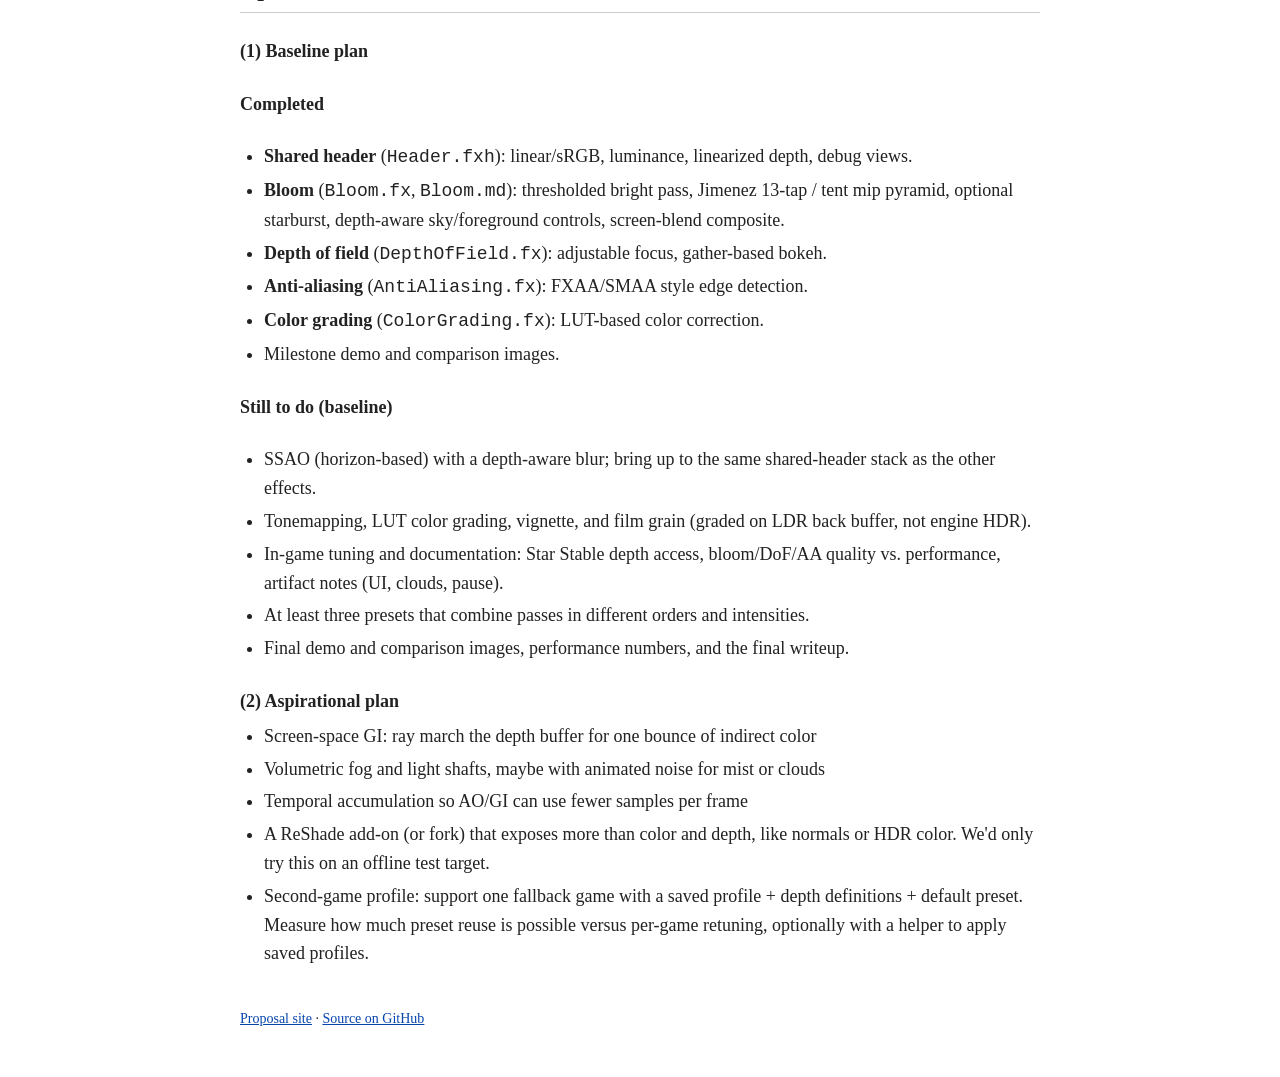
==== commit ebb12cf9: "color gradient writeup portion done" ====
--- a/milestone/index.html
+++ b/milestone/index.html
@@ -25,7 +25,7 @@
           depth buffer is available through ReShade, and routed it through our shared <code>Header.fxh</code> as linearized depth
           (<code>SSO::Depth</code>) for effects and debug views. ReShade also only exposes the final rendered image from the game; for Star Stable Online and other testing target, this is a
           <strong>SDR color buffer</strong>. This, along with not being able to access contextually relevant scene information directly from the game like normals and light sources,
-          means we have to tweak our own effects to achieve a more realistic look. Nevertheless, we've implemented shared header and baseline effects from the proposal: Bloom, Depth of Field, and Anti-aliasing.
+          means we have to tweak our own effects to achieve a more realistic look. We’ve implemented the shared shader header and several baseline effects, including bloom, depth of field, anti-aliasing, and a color gradient. We've also started setting up a lookup table for color grading. 
         </p>
 
         <h2 id="goals">Milestone Progress</h2>
@@ -116,6 +116,12 @@
             </div>
           </li>
           <li>
+            <strong>Color grading</strong> (<code>ColorGrading.fx</code>): LUT-based color correction.
+            <p>Color gradient and LUT color grading. We implemented a ReShade post-processing shader that applies a color gradient to the rendered frame. We also began setting up StarGradeLUT.png, a lookup table designed to map each pixel's 
+            input RGB color to a graded output color. The next step is to test the LUT on a teammate's Windows setup and compare the same scene with grading enabled and disabled, 
+            keeping the camera and other shader settings fixed.
+          </li>
+          <li>
             <strong>SSAO</strong> (horizon-based + depth-aware blur):
           </li>
         </ul>
@@ -135,6 +141,7 @@
           </li>
           <li><strong>Depth of field</strong> (<code>DepthOfField.fx</code>): adjustable focus, gather-based bokeh.</li>
           <li><strong>Anti-aliasing</strong> (<code>AntiAliasing.fx</code>): FXAA/SMAA style edge detection.</li>
+          <li><strong>Color grading</strong> (<code>ColorGrading.fx</code>): LUT-based color correction.</li>
           <li>Milestone demo and comparison images.</li>
         </ul>
 
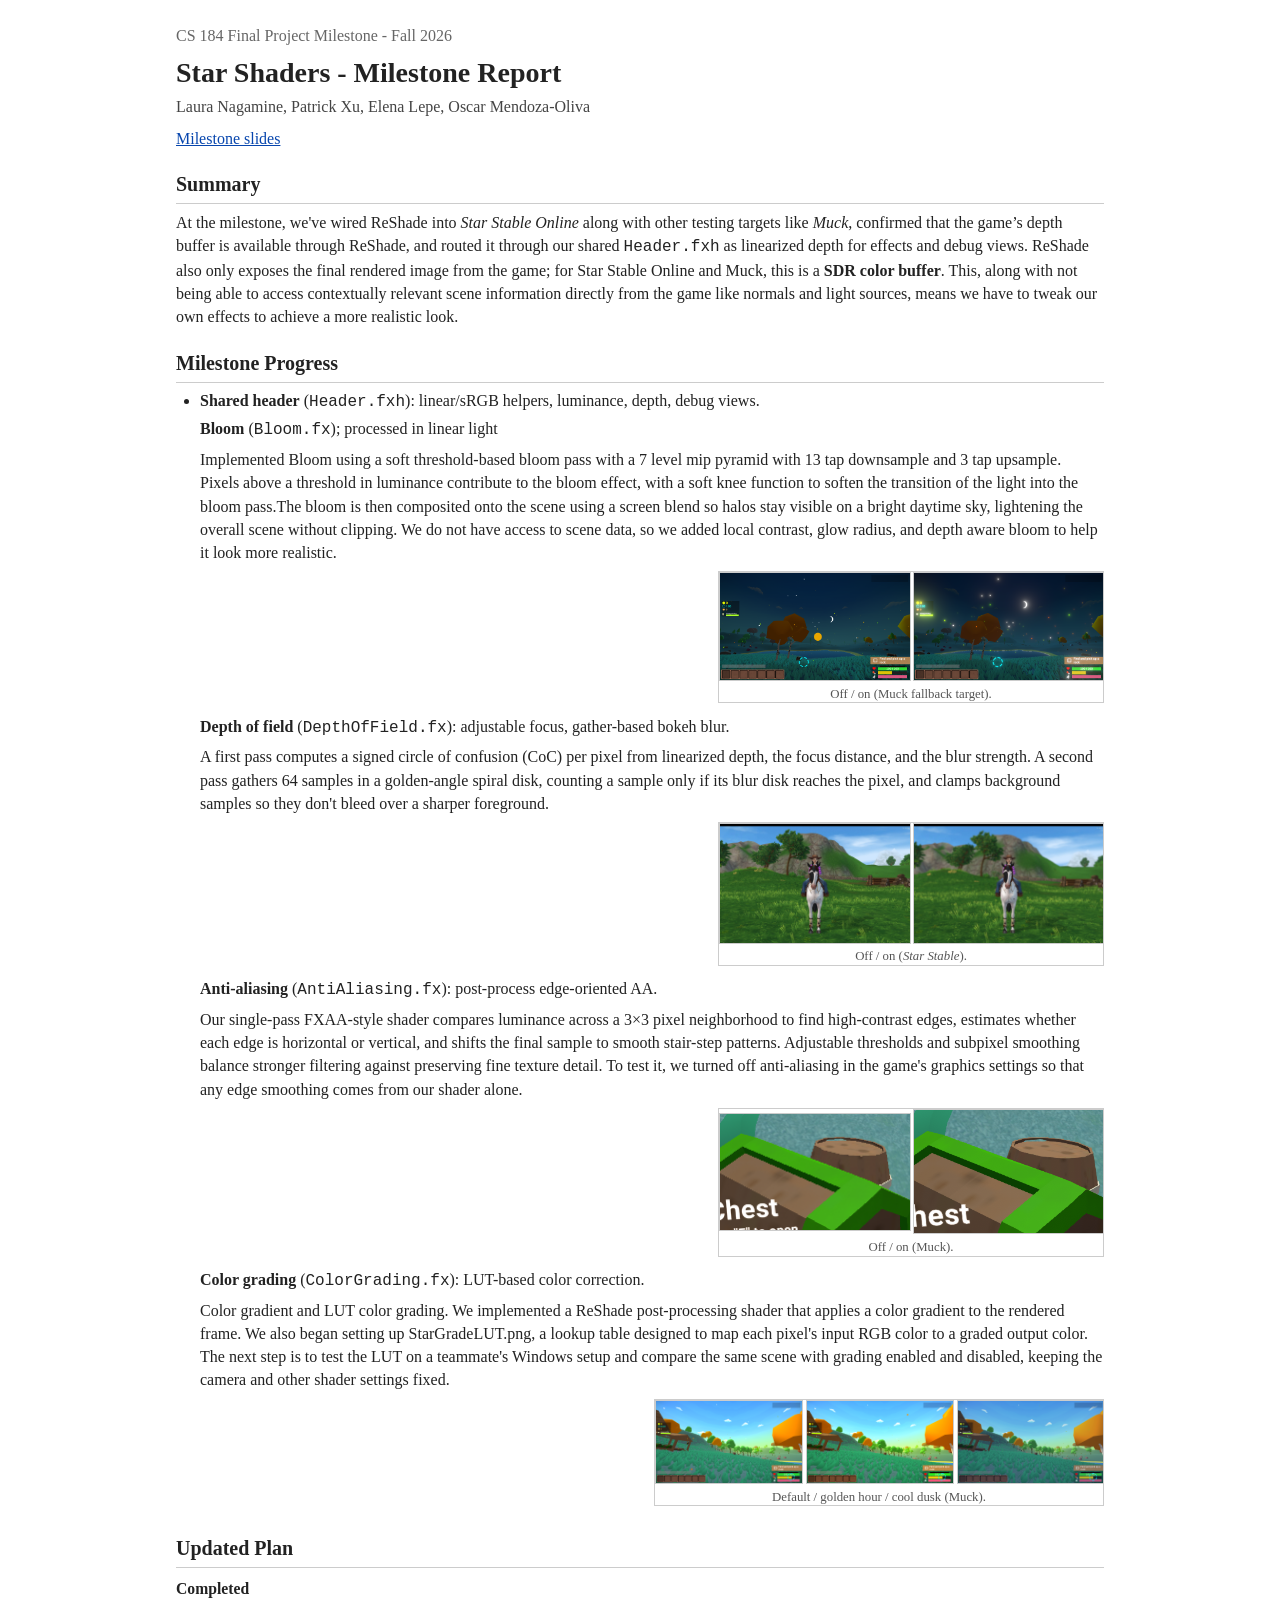
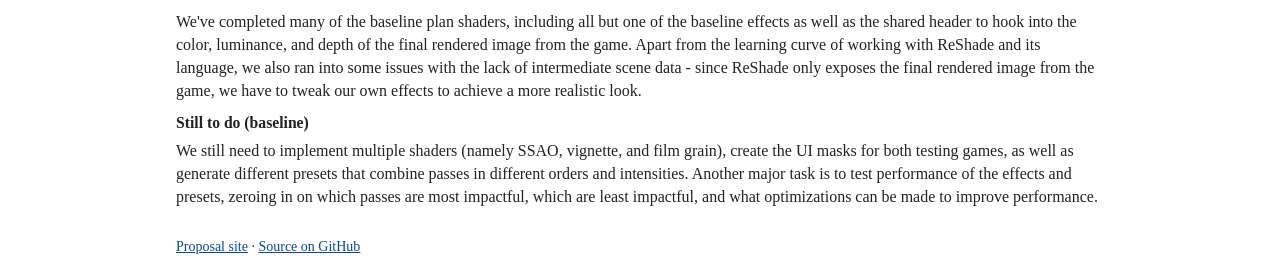
==== commit 09275cd9: "docs: condense doc, add image comparisons added image comparisons in testing target Muck for Bloom, " ====
--- a/milestone/index.html
+++ b/milestone/index.html
@@ -7,13 +7,13 @@
     <title>Star Shaders · CS 184 Final Project Milestone</title>
     <link rel="canonical" href="https://paxin1.github.io/cs184-final-project/milestone" />
     <link rel="stylesheet" href="../css/style.css" />
+    <link rel="stylesheet" href="../css/milestone.css" />
   </head>
-  <body>
+  <body class="milestone">
     <div class="page">
       <header>
         <p class="course">CS 184 Final Project Milestone - Fall 2026</p>
         <h1>Star Shaders - Milestone Report</h1>
-        <p class="full-title">Stackable post-processing shaders for <em>Star Stable Online</em> in ReShade</p>
         <p class="team">Laura Nagamine, Patrick Xu, Elena Lepe, Oscar Mendoza-Oliva</p>
         <p class="team"><a href="https://docs.google.com/presentation/d/1GE0bZJxz_u8gDSBXUT69e3ShMPYBfy_DtkUFxXWe048/edit?usp=sharing">Milestone slides</a></p>
       </header>
@@ -21,88 +21,43 @@
       <main>
         <h2 id="summary">Summary</h2>
         <p>
-          At the milestone, we've wired ReShade into <em>Star Stable Online</em> along with other testing targets, confirmed that the game’s
-          depth buffer is available through ReShade, and routed it through our shared <code>Header.fxh</code> as linearized depth
-          (<code>SSO::Depth</code>) for effects and debug views. ReShade also only exposes the final rendered image from the game; for Star Stable Online and other testing target, this is a
+          At the milestone, we've wired ReShade into <em>Star Stable Online</em> along with other testing targets like <em>Muck</em>, confirmed that the game’s
+          depth buffer is available through ReShade, and routed it through our shared <code>Header.fxh</code> as linearized depth for effects and debug views.
+          ReShade also only exposes the final rendered image from the game; for Star Stable Online and Muck, this is a
           <strong>SDR color buffer</strong>. This, along with not being able to access contextually relevant scene information directly from the game like normals and light sources,
-          means we have to tweak our own effects to achieve a more realistic look. We’ve implemented the shared shader header and several baseline effects, including bloom, depth of field, anti-aliasing, and a color gradient. We've also started setting up a lookup table for color grading. 
+          means we have to tweak our own effects to achieve a more realistic look.
         </p>
 
         <h2 id="goals">Milestone Progress</h2>
-
-        <h3>Preliminary results</h3>
-        <ul>
-          <li><em>Milestone video:</em> </li>
-          <li><em>Screenshot set:</em> before/after captures from <em>Star Stable Online</em> at 2560×1600, ReShade effect off (left) vs. on (right). Click any image to open the full-resolution capture.</li>
-        </ul>
-
-        <figure class="compare">
-          <div class="pair">
-            <a href="../assets/milestone/bloom/no%20StarStable%202026-11-21%2012-39-15.png"><img src="../assets/milestone/web/bloom-off.jpg" alt="Forest scene with horse and rider, bloom off" loading="lazy" /></a>
-            <a href="../assets/milestone/bloom/with%20StarStable%202026-11-21%2012-39-17.png"><img src="../assets/milestone/web/bloom-on.jpg" alt="Same forest scene with bloom on" loading="lazy" /></a>
-          </div>
-          <figcaption>
-            <strong>Bloom.</strong> Bright, compact sources pick up a soft halo: the pink crystals and the
-            white blaze on the horse's face glow, while the screen-blend composite
-            lifts highlights without clipping them.
-          </figcaption>
-        </figure>
-
-        <figure class="compare">
-          <div class="pair">
-            <a href="../assets/milestone/depth%20of%20field/no%20StarStable%202026-11-19%2016-48-08.png"><img src="../assets/milestone/web/dof-off.jpg" alt="Horse and rider in a meadow, depth of field off" loading="lazy" /></a>
-            <a href="../assets/milestone/depth%20of%20field/with%20StarStable%202026-11-19%2016-48-13.png"><img src="../assets/milestone/web/dof-on.jpg" alt="Same meadow scene with depth of field on" loading="lazy" /></a>
-          </div>
-          <figcaption>
-            <strong>Depth of field.</strong> Focus is set on the horse and rider; the trees, hills and
-            sky behind them fall into a bokeh blur driven by the linearized depth from <code>Header.fxh</code>.
-          </figcaption>
-        </figure>
-
-        <figure class="compare">
-          <div class="pair">
-            <a href="../assets/milestone/anti%20aliasing/new/StarStable%202026-11-21%2012-31-40.png"><img src="../assets/milestone/web/aa-off.jpg" alt="Close-up of crystal formations, anti-aliasing off" loading="lazy" /></a>
-            <a href="../assets/milestone/anti%20aliasing/new/StarStable%202026-11-21%2012-31-48.png"><img src="../assets/milestone/web/aa-on.jpg" alt="Same crystal close-up with anti-aliasing on" loading="lazy" /></a>
-          </div>
-          <div class="pair">
-            <img class="pixelated" src="../assets/milestone/web/aa-off-zoom.png" alt="2x zoom of a crystal edge showing stair-stepped aliasing" loading="lazy" />
-            <img class="pixelated" src="../assets/milestone/web/aa-on-zoom.png" alt="Same 2x zoom with the edge smoothed by anti-aliasing" loading="lazy" />
-          </div>
-          <figcaption>
-            <strong>Anti-aliasing.</strong> Anti-aliasing is turned off in the game's graphics settings for both shots, so the
-            smoothing shown is from our shader only. The
-            2× nearest-neighbor zoom (bottom) of a crystal silhouette shows the stair-stepped edges being smoothed
-            by our edge-oriented pass, while interior texture detail is left intact.
-          </figcaption>
-        </figure>
-
-        <h3>Implementation status</h3>
         <ul>
           <li>
             <strong>Shared header</strong> (<code>Header.fxh</code>): linear/sRGB helpers, luminance, depth, debug views.
           </li>
           <li>
-            <strong>Bloom</strong> (<code>Bloom.fx</code>; processed in linear light via
-            <code>Header.fxh</code>):
-            <p>Native ReShade only exposes a SDR color buffer, so we implemented Bloom using a soft threshold-based bloom pass with a downsample/upsample mip pyramid.
-            Pixels above a threshold in luminance contribute to the bloom effect, with a soft knee function to soften the transition of the light into the bloom pass.</p>
-
-            <p>The bloom pass is spread through a 7 level mip pyramid as described in Jimenez's paper "Next Generation Post Processing in Call of Duty: Advanced Warfare".
-            The downsample uses a 13 tap downsample, which takes 13 samples from the 4x4 neighborhood around the pixel and averages them to get the downsampled value.
-            The upsample uses a 3x3 tent upsample, which averages the 9 samples in the 3x3 neighborhood as we travel back up the pyramid.
-            The bloom is then composited onto the scene using a screen blend so halos stay visible on a bright daytime sky,
-            lightening the overall scene without clipping.</p>
-
-            <p>Since we do not have access to light sources, we implemented extra tweaks to the bloom effect to help it look more realistic. Local contrast subtracts a blurred
-            neighborhood average before thresholding so compact lights (sun, stars) bloom more
-            than smooth bright regions (sky, clouds). Glow radius and large light source glow use different pyramid levels to boost the bloom effect for large and small light sources respectively.
-            Using the depth buffer, foreground bloom scales glow drawn over non-sky geometry and sky light boost strengthens bloom extracted from far-plane sky pixels.</p>
+            <strong>Bloom</strong> (<code>Bloom.fx</code>); processed in linear light
+            <p>Implemented Bloom using a soft threshold-based bloom pass with a 7 level mip pyramid with 13 tap downsample and 3 tap upsample.
+            Pixels above a threshold in luminance contribute to the bloom effect, with a soft knee function to soften the transition of the light into the bloom pass.The bloom is then composited onto the scene using a screen blend so halos stay visible on a bright daytime sky, lightening the overall scene without clipping. 
+            We do not have access to scene data, so we added local contrast, glow radius, and depth aware bloom to help it look more realistic.</p>
+            <div class="implementation-preview implementation-pair lightbox-group">
+              <div class="pair">
+                <button type="button" class="lightbox-trigger" data-src="../assets/milestone/bloom/muck%20without.png" aria-label="Compare bloom off and on"><img src="../assets/milestone/bloom/muck%20without.png" alt="Muck test scene, bloom off" loading="lazy" /></button>
+                <button type="button" class="lightbox-trigger" data-src="../assets/milestone/bloom/muck%20with.png" aria-label="Compare bloom off and on"><img src="../assets/milestone/bloom/muck%20with.png" alt="Muck test scene, bloom on" loading="lazy" /></button>
+              </div>
+              <p class="impl-caption">Off / on (Muck fallback target).</p>
+            </div>
           </li>
           <li>
             <strong>Depth of field</strong> (<code>DepthOfField.fx</code>): adjustable focus, gather-based bokeh blur.
             <p>A first pass computes a signed circle of confusion (CoC) per pixel from linearized depth, the focus distance, and the blur strength.
             A second pass gathers 64 samples in a golden-angle spiral disk, counting a sample only if its blur disk reaches the pixel,
             and clamps background samples so they don't bleed over a sharper foreground.</p>
+            <div class="implementation-preview implementation-pair lightbox-group">
+              <div class="pair">
+                <button type="button" class="lightbox-trigger" data-src="../assets/milestone/depth%20of%20field/no%20StarStable%202026-11-19%2016-48-08.png" aria-label="Compare depth of field off and on"><img src="../assets/milestone/web/dof-off.jpg" alt="Star Stable meadow, depth of field off" loading="lazy" /></button>
+                <button type="button" class="lightbox-trigger" data-src="../assets/milestone/depth%20of%20field/with%20StarStable%202026-11-19%2016-48-13.png" aria-label="Compare depth of field off and on"><img src="../assets/milestone/web/dof-on.jpg" alt="Star Stable meadow, depth of field on" loading="lazy" /></button>
+              </div>
+              <p class="impl-caption">Off / on (<em>Star Stable</em>).</p>
+            </div>
           </li>
           <li>
             <strong>Anti-aliasing</strong> (<code>AntiAliasing.fx</code>): post-process edge-oriented AA.
@@ -110,66 +65,38 @@
             estimates whether each edge is horizontal or vertical, and shifts the final sample to smooth stair-step patterns.
             Adjustable thresholds and subpixel smoothing balance stronger filtering against preserving fine texture detail.
             To test it, we turned off anti-aliasing in the game's graphics settings so that any edge smoothing comes from our shader alone.</p>
-            <div class="implementation-preview">
-              <img src="../assets/milestone/web/aa-edge-detection.png"
-                alt="Anti-aliasing debug view with horizontal edges in red and vertical edges in blue" loading="lazy" />
+            <div class="implementation-preview implementation-pair lightbox-group">
+              <div class="pair">
+                <button type="button" class="lightbox-trigger" data-src="../assets/milestone/anti%20aliasing/muck%20without%20close.png" aria-label="Compare anti-aliasing captures"><img src="../assets/milestone/anti%20aliasing/muck%20without%20close.png" alt="Muck close-up, anti-aliasing off" loading="lazy" /></button>
+                <button type="button" class="lightbox-trigger" data-src="../assets/milestone/anti%20aliasing/muck%20with%20cljose.png" aria-label="Compare anti-aliasing captures"><img src="../assets/milestone/anti%20aliasing/muck%20with%20cljose.png" alt="Muck close-up, anti-aliasing on" loading="lazy" /></button>
+              </div>
+              <p class="impl-caption">Off / on (Muck).</p>
             </div>
           </li>
           <li>
             <strong>Color grading</strong> (<code>ColorGrading.fx</code>): LUT-based color correction.
             <p>Color gradient and LUT color grading. We implemented a ReShade post-processing shader that applies a color gradient to the rendered frame. We also began setting up StarGradeLUT.png, a lookup table designed to map each pixel's 
             input RGB color to a graded output color. The next step is to test the LUT on a teammate's Windows setup and compare the same scene with grading enabled and disabled, 
-            keeping the camera and other shader settings fixed.
-          </li>
-          <li>
-            <strong>SSAO</strong> (horizon-based + depth-aware blur):
+            keeping the camera and other shader settings fixed.</p>
+            <div class="implementation-preview implementation-trio lightbox-group">
+              <div class="pair pair-trio">
+                <button type="button" class="lightbox-trigger" data-src="../assets/milestone/color%20grading/default.png" aria-label="Compare color grading LUTs"><img src="../assets/milestone/color%20grading/default.png" alt="Color grading LUT off (default)" loading="lazy" /></button>
+                <button type="button" class="lightbox-trigger" data-src="../assets/milestone/color%20grading/golden%20hour.png" aria-label="Compare color grading LUTs"><img src="../assets/milestone/color%20grading/golden%20hour.png" alt="Color grading with golden hour LUT" loading="lazy" /></button>
+                <button type="button" class="lightbox-trigger" data-src="../assets/milestone/color%20grading/cool%20dusk.png" aria-label="Compare color grading LUTs"><img src="../assets/milestone/color%20grading/cool%20dusk.png" alt="Color grading with cool dusk LUT" loading="lazy" /></button>
+              </div>
+              <p class="impl-caption">Default / golden hour / cool dusk (Muck).</p>
+            </div>
           </li>
         </ul>
 
         <h2 id="plan">Updated Plan</h2>
-        <h3>(1) Baseline plan</h3>
 
         <h4>Completed</h4>
-        <ul>
-          <li>
-            <strong>Shared header</strong> (<code>Header.fxh</code>): linear/sRGB, luminance, linearized depth, debug views.
-          </li>
-          <li>
-            <strong>Bloom</strong> (<code>Bloom.fx</code>, <code>Bloom.md</code>): thresholded bright pass,
-            Jimenez 13-tap / tent mip pyramid, optional starburst, depth-aware sky/foreground controls,
-            screen-blend composite.
-          </li>
-          <li><strong>Depth of field</strong> (<code>DepthOfField.fx</code>): adjustable focus, gather-based bokeh.</li>
-          <li><strong>Anti-aliasing</strong> (<code>AntiAliasing.fx</code>): FXAA/SMAA style edge detection.</li>
-          <li><strong>Color grading</strong> (<code>ColorGrading.fx</code>): LUT-based color correction.</li>
-          <li>Milestone demo and comparison images.</li>
-        </ul>
-
+          <p></p>We've completed many of the baseline plan shaders, including all but one of the baseline effects as well as the shared header to hook into the color, luminance, and depth of the final rendered image from the game.
+          Apart from the learning curve of working with ReShade and its language, we also ran into some issues with the lack of intermediate scene data - since ReShade only exposes the final rendered image from the game, we have to tweak our own effects to achieve a more realistic look.</p>
         <h4>Still to do (baseline)</h4>
-        <ul>
-          <li>SSAO (horizon-based) with a depth-aware blur; bring up to the same shared-header stack as the other effects.</li>
-          <li>Tonemapping, LUT color grading, vignette, and film grain (graded on LDR back buffer, not engine HDR).</li>
-          <li>
-            In-game tuning and documentation: Star Stable depth access, bloom/DoF/AA quality vs. performance, artifact notes (UI, clouds, pause).
-          </li>
-          <li>At least three presets that combine passes in different orders and intensities.</li>
-          <li>Final demo and comparison images, performance numbers, and the final writeup.</li>
-        </ul>
-
-        <h3>(2) Aspirational plan</h3>
-        <ul>
-          <li>Screen-space GI: ray march the depth buffer for one bounce of indirect color</li>
-          <li>Volumetric fog and light shafts, maybe with animated noise for mist or clouds</li>
-          <li>Temporal accumulation so AO/GI can use fewer samples per frame</li>
-          <li>
-            A ReShade add-on (or fork) that exposes more than color and depth, like normals or HDR
-            color. We'd only try this on an offline test target.
-          </li>
-          <li>
-            Second-game profile: support one fallback game with a saved profile + depth definitions + default preset. Measure
-            how much preset reuse is possible versus per-game retuning, optionally with a helper to apply saved profiles.
-          </li>
-        </ul>
+          <p>We still need to implement multiple shaders (namely SSAO, vignette, and film grain), create the UI masks for both testing games, as well as generate different presets that combine passes in different orders and intensities.
+            Another major task is to test performance of the effects and presets, zeroing in on which passes are most impactful, which are least impactful, and what optimizations can be made to improve performance.</p>
       </main>
 
       <footer>
@@ -178,5 +105,94 @@
         <a href="https://github.com/lauranagamine1/cs184-star-shaders">Source on GitHub</a>
       </footer>
     </div>
+
+    <dialog id="image-lightbox" class="image-lightbox" aria-label="Screenshot comparison">
+      <button type="button" class="lightbox-close" aria-label="Close">×</button>
+      <div class="lightbox-compare"></div>
+    </dialog>
+    <script>
+      (function () {
+        var dialog = document.getElementById("image-lightbox");
+        var compareEl = dialog.querySelector(".lightbox-compare");
+        var closeBtn = dialog.querySelector(".lightbox-close");
+        var savedScrollY = 0;
+
+        function lockPageScroll() {
+          savedScrollY = window.scrollY;
+          document.documentElement.classList.add("lightbox-open");
+          document.body.style.setProperty("--lightbox-scroll", savedScrollY + "px");
+        }
+
+        function unlockPageScroll() {
+          document.documentElement.classList.remove("lightbox-open");
+          document.body.style.removeProperty("--lightbox-scroll");
+          window.scrollTo(0, savedScrollY);
+        }
+
+        function restoreScrollSoon() {
+          requestAnimationFrame(function () {
+            window.scrollTo(0, savedScrollY);
+          });
+        }
+
+        function collectImages(btn) {
+          var group = btn.closest(".lightbox-group");
+          var triggers = group ? group.querySelectorAll(".lightbox-trigger") : [btn];
+          var images = [];
+          triggers.forEach(function (trigger) {
+            var thumb = trigger.querySelector("img");
+            images.push({
+              src: trigger.getAttribute("data-src"),
+              alt: thumb ? thumb.alt : "",
+            });
+          });
+          return images;
+        }
+
+        function openLightbox(images) {
+          compareEl.innerHTML = "";
+          dialog.style.setProperty("--lightbox-cols", String(images.length));
+          images.forEach(function (item) {
+            var img = document.createElement("img");
+            img.src = item.src;
+            img.alt = item.alt;
+            compareEl.appendChild(img);
+          });
+          lockPageScroll();
+          if (typeof dialog.showModal === "function") {
+            dialog.showModal();
+          } else {
+            dialog.setAttribute("open", "");
+          }
+          restoreScrollSoon();
+        }
+
+        document.querySelectorAll(".lightbox-trigger").forEach(function (btn) {
+          btn.addEventListener("click", function (e) {
+            e.preventDefault();
+            openLightbox(collectImages(btn));
+          });
+        });
+
+        function closeLightbox() {
+          if (dialog.open) {
+            dialog.close();
+          } else {
+            dialog.removeAttribute("open");
+            unlockPageScroll();
+            compareEl.innerHTML = "";
+          }
+        }
+
+        closeBtn.addEventListener("click", closeLightbox);
+        dialog.addEventListener("click", function (e) {
+          if (e.target === dialog) closeLightbox();
+        });
+        dialog.addEventListener("close", function () {
+          compareEl.innerHTML = "";
+          unlockPageScroll();
+        });
+      })();
+    </script>
   </body>
 </html>
--- a/css/milestone.css
+++ b/css/milestone.css
@@ -0,0 +1,327 @@
+/* Milestone layout: load after style.css on milestone/index.html only. */
+
+body.milestone {
+  font-size: 16px;
+  line-height: 1.45;
+}
+
+body.milestone .page {
+  max-width: 58rem;
+  padding: 1.5rem 1.25rem 2rem;
+}
+
+body.milestone header {
+  margin-bottom: 0.5rem;
+}
+
+body.milestone h1 {
+  font-size: 1.75rem;
+}
+
+body.milestone .full-title {
+  font-size: 1.05rem;
+}
+
+body.milestone .team {
+  margin-top: 0.35rem;
+}
+
+body.milestone h2 {
+  margin: 1.25rem 0 0.4rem;
+  font-size: 1.25rem;
+}
+
+body.milestone h3 {
+  margin: 0.85rem 0 0.35rem;
+  font-size: 1.05rem;
+}
+
+body.milestone h4 {
+  margin: 0.6rem 0 0.25rem;
+  font-size: 0.98rem;
+}
+
+body.milestone p {
+  margin-bottom: 0.55rem;
+}
+
+body.milestone ul,
+body.milestone ol {
+  margin-bottom: 0.55rem;
+}
+
+body.milestone li {
+  margin-bottom: 0.2rem;
+}
+
+body.milestone li p {
+  margin: 0.35rem 0 0.45rem;
+}
+
+/* Comparisons: three columns on wide viewports */
+body.milestone main > figure.compare {
+  box-sizing: border-box;
+  display: inline-block;
+  width: calc((100% - 2rem) / 3);
+  max-width: none;
+  margin: 0 1rem 0.85rem 0;
+  vertical-align: top;
+}
+
+body.milestone main > figure.compare:nth-of-type(3) {
+  margin-right: 0;
+}
+
+body.milestone figure.compare figcaption {
+  font-size: 0.88rem;
+  line-height: 1.35;
+}
+
+body.milestone .pair {
+  gap: 0.3rem;
+  margin-bottom: 0.3rem;
+}
+
+body.milestone figure.compare:nth-of-type(3) .pair + .pair img {
+  max-height: 4.75rem;
+  object-fit: contain;
+  background: #f5f5f5;
+}
+
+body.milestone .implementation-figures {
+  float: right;
+  max-width: 58%;
+  margin: 0 0 0.5rem 0.75rem;
+}
+
+body.milestone .implementation-figures .implementation-preview {
+  float: none;
+  max-width: none;
+  width: 21rem;
+  margin: 0 0 0.5rem;
+}
+
+body.milestone .implementation-preview {
+  float: right;
+  width: 18rem;
+  max-width: 55%;
+  aspect-ratio: auto;
+  margin: 0 0 0.5rem 0.75rem;
+}
+
+body.milestone .implementation-preview.implementation-pair {
+  width: 24rem;
+  max-width: 58%;
+}
+
+body.milestone .implementation-preview.implementation-trio {
+  width: 28rem;
+  max-width: 62%;
+}
+
+body.milestone .pair.pair-trio {
+  grid-template-columns: repeat(3, 1fr);
+}
+
+body.milestone .lightbox-trigger {
+  display: block;
+  width: 100%;
+  margin: 0;
+  padding: 0;
+  border: none;
+  background: none;
+  cursor: zoom-in;
+  font: inherit;
+  text-align: left;
+}
+
+body.milestone .implementation-preview .pair img {
+  border: 1px solid #ccc;
+}
+
+html.lightbox-open body.milestone {
+  position: fixed;
+  width: 100%;
+  top: calc(-1 * var(--lightbox-scroll, 0px));
+  overflow: hidden;
+}
+
+body.milestone .image-lightbox {
+  position: relative;
+  border: none;
+  padding: 0.75rem 1rem 1rem;
+  width: fit-content;
+  max-width: min(96vw, 72rem);
+  max-height: 92vh;
+  overflow: auto;
+  background: #fff;
+  box-shadow: 0 0.5rem 2rem rgba(0, 0, 0, 0.35);
+  --lightbox-cols: 2;
+}
+
+body.milestone .image-lightbox::backdrop {
+  background: rgba(0, 0, 0, 0.72);
+}
+
+body.milestone .lightbox-compare {
+  display: flex;
+  flex-wrap: nowrap;
+  gap: 0.65rem;
+  align-items: flex-start;
+  justify-content: center;
+  width: 100%;
+}
+
+body.milestone .lightbox-compare img {
+  display: block;
+  flex: 1 1 0;
+  min-width: 9rem;
+  min-height: 6rem;
+  max-width: calc(
+    (min(96vw, 72rem) - 2rem - (var(--lightbox-cols) - 1) * 0.65rem) / var(--lightbox-cols)
+  );
+  max-height: min(82vh, 40rem);
+  width: auto;
+  height: auto;
+  object-fit: contain;
+  border: 1px solid #ddd;
+}
+
+body.milestone .lightbox-close {
+  position: absolute;
+  top: 0.35rem;
+  right: 0.5rem;
+  border: none;
+  background: transparent;
+  font-size: 1.75rem;
+  line-height: 1;
+  cursor: pointer;
+  color: #333;
+  padding: 0.15rem 0.35rem;
+}
+
+
+body.milestone .implementation-preview img {
+  display: block;
+  width: 100%;
+  height: auto;
+}
+
+body.milestone .impl-caption {
+  margin: 0.25rem 0 0;
+  font-size: 0.8rem;
+  line-height: 1.3;
+  color: #555;
+  text-align: center;
+}
+
+/* flow-root wraps floated previews without clipping outside list markers */
+body.milestone li:has(.implementation-preview),
+body.milestone li:has(.implementation-figures) {
+  display: flow-root;
+}
+
+/* Updated plan: baseline left, aspirational right */
+@media (min-width: 860px) {
+  body.milestone h2#plan + h3,
+  body.milestone h2#plan + h3 ~ h4,
+  body.milestone h2#plan + h3 ~ h4 ~ ul,
+  body.milestone h2#plan + h3 ~ h4 ~ ul ~ h4,
+  body.milestone h2#plan + h3 ~ h4 ~ ul ~ h4 ~ ul {
+    box-sizing: border-box;
+    width: calc(50% - 1rem);
+    float: left;
+    clear: left;
+  }
+
+  body.milestone h2#plan ~ h3:last-of-type,
+  body.milestone h2#plan ~ h3:last-of-type + ul {
+    box-sizing: border-box;
+    width: calc(50% - 1rem);
+    float: right;
+    clear: right;
+  }
+
+  body.milestone h2#plan ~ h3:last-of-type {
+    margin-top: 0;
+  }
+
+  body.milestone main::after {
+    content: "";
+    display: table;
+    clear: both;
+  }
+}
+
+body.milestone footer {
+  margin-top: 1.25rem;
+  clear: both;
+}
+
+@media (max-width: 859px) {
+  body.milestone main > figure.compare {
+    display: block;
+    width: 100%;
+    max-width: 30rem;
+    margin: 0 auto 1rem;
+  }
+}
+
+@media print {
+  body.milestone {
+    font-size: 9pt;
+    line-height: 1.32;
+  }
+
+  body.milestone .page {
+    max-width: none;
+    padding: 0;
+  }
+
+  @page {
+    margin: 0.5in;
+  }
+
+  body.milestone h1 {
+    font-size: 14pt;
+  }
+
+  body.milestone h2 {
+    margin-top: 0.65rem;
+    font-size: 11pt;
+  }
+
+  body.milestone h3 {
+    font-size: 10pt;
+  }
+
+  body.milestone main > figure.compare {
+    width: 32%;
+    margin: 0 1% 0.35rem 0;
+  }
+
+  body.milestone .pair img {
+    max-height: 0.95in;
+  }
+
+  body.milestone figure.compare:nth-of-type(3) .pair + .pair img {
+    max-height: 0.5in;
+  }
+
+  body.milestone figure.compare,
+  body.milestone h2,
+  body.milestone h3 {
+    break-inside: avoid;
+    break-after: avoid;
+  }
+
+  body.milestone h2#plan + h3,
+  body.milestone h2#plan + h3 ~ h4,
+  body.milestone h2#plan + h3 ~ h4 ~ ul,
+  body.milestone h2#plan + h3 ~ h4 ~ ul ~ h4,
+  body.milestone h2#plan + h3 ~ h4 ~ ul ~ h4 ~ ul,
+  body.milestone h2#plan ~ h3:last-of-type,
+  body.milestone h2#plan ~ h3:last-of-type + ul {
+    width: 48%;
+  }
+}
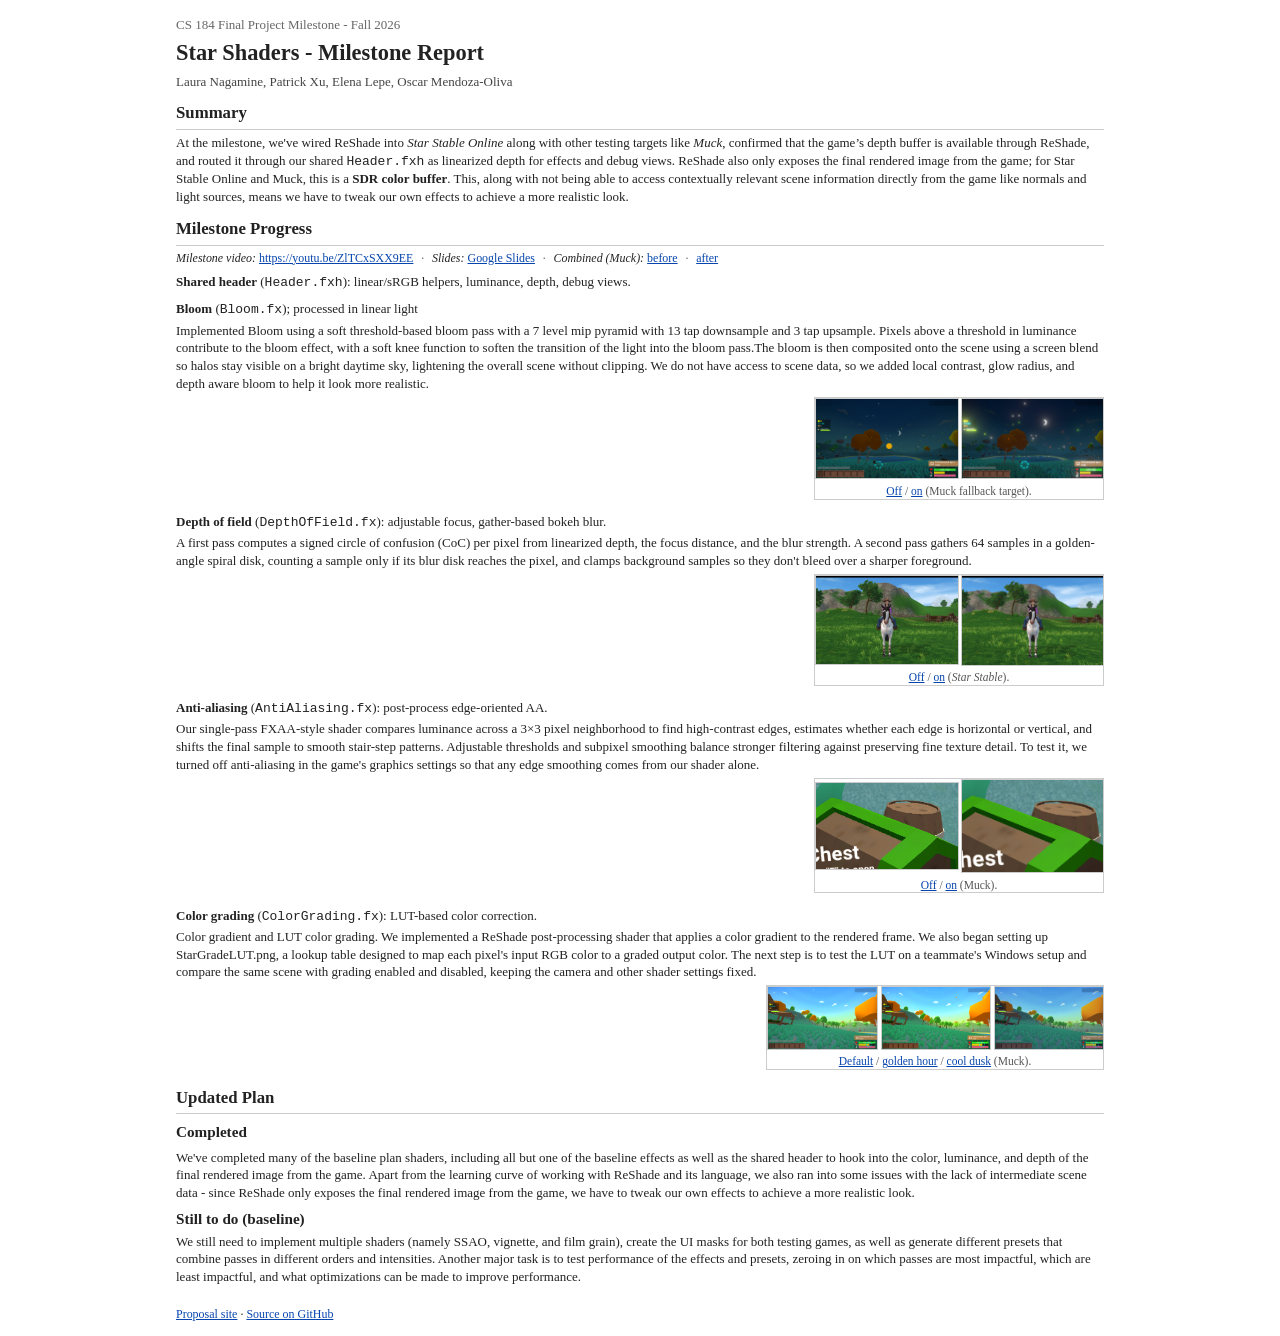
==== commit 33a29e73: "docs: 1 page doc, fix media links, add combined before/after" ====
--- a/milestone/index.html
+++ b/milestone/index.html
@@ -15,7 +15,6 @@
         <p class="course">CS 184 Final Project Milestone - Fall 2026</p>
         <h1>Star Shaders - Milestone Report</h1>
         <p class="team">Laura Nagamine, Patrick Xu, Elena Lepe, Oscar Mendoza-Oliva</p>
-        <p class="team"><a href="https://docs.google.com/presentation/d/1GE0bZJxz_u8gDSBXUT69e3ShMPYBfy_DtkUFxXWe048/edit?usp=sharing">Milestone slides</a></p>
       </header>
 
       <main>
@@ -29,7 +28,19 @@
         </p>
 
         <h2 id="goals">Milestone Progress</h2>
-        <ul>
+        <p class="milestone-links">
+          <em>Milestone video:</em>
+          <a href="https://youtu.be/ZlTCxSXX9EE" target="_blank" rel="noopener noreferrer">https://youtu.be/ZlTCxSXX9EE</a>
+          <span class="link-sep" aria-hidden="true">·</span>
+          <em>Slides:</em>
+          <a href="https://docs.google.com/presentation/d/1GE0bZJxz_u8gDSBXUT69e3ShMPYBfy_DtkUFxXWe048/view?usp=sharing" target="_blank" rel="noopener noreferrer">Google Slides</a>
+          <span class="link-sep" aria-hidden="true">·</span>
+          <em>Combined (Muck):</em>
+          <a href="https://paxin1.github.io/cs184-final-project/assets/milestone/combined/muck%20before.png" target="_blank" rel="noopener noreferrer">before</a>
+          <span class="link-sep" aria-hidden="true">·</span>
+          <a href="https://paxin1.github.io/cs184-final-project/assets/milestone/combined/muck%20after.png" target="_blank" rel="noopener noreferrer">after</a>
+        </p>
+        <ul class="progress-list">
           <li>
             <strong>Shared header</strong> (<code>Header.fxh</code>): linear/sRGB helpers, luminance, depth, debug views.
           </li>
@@ -43,7 +54,11 @@
                 <button type="button" class="lightbox-trigger" data-src="../assets/milestone/bloom/muck%20without.png" aria-label="Compare bloom off and on"><img src="../assets/milestone/bloom/muck%20without.png" alt="Muck test scene, bloom off" loading="lazy" /></button>
                 <button type="button" class="lightbox-trigger" data-src="../assets/milestone/bloom/muck%20with.png" aria-label="Compare bloom off and on"><img src="../assets/milestone/bloom/muck%20with.png" alt="Muck test scene, bloom on" loading="lazy" /></button>
               </div>
-              <p class="impl-caption">Off / on (Muck fallback target).</p>
+              <p class="impl-caption">
+                <a href="https://paxin1.github.io/cs184-final-project/assets/milestone/bloom/muck%20without.png" target="_blank" rel="noopener noreferrer">Off</a> /
+                <a href="https://paxin1.github.io/cs184-final-project/assets/milestone/bloom/muck%20with.png" target="_blank" rel="noopener noreferrer">on</a>
+                (Muck fallback target).
+              </p>
             </div>
           </li>
           <li>
@@ -56,7 +71,11 @@
                 <button type="button" class="lightbox-trigger" data-src="../assets/milestone/depth%20of%20field/no%20StarStable%202026-11-19%2016-48-08.png" aria-label="Compare depth of field off and on"><img src="../assets/milestone/web/dof-off.jpg" alt="Star Stable meadow, depth of field off" loading="lazy" /></button>
                 <button type="button" class="lightbox-trigger" data-src="../assets/milestone/depth%20of%20field/with%20StarStable%202026-11-19%2016-48-13.png" aria-label="Compare depth of field off and on"><img src="../assets/milestone/web/dof-on.jpg" alt="Star Stable meadow, depth of field on" loading="lazy" /></button>
               </div>
-              <p class="impl-caption">Off / on (<em>Star Stable</em>).</p>
+              <p class="impl-caption">
+                <a href="https://paxin1.github.io/cs184-final-project/assets/milestone/depth%20of%20field/no%20StarStable%202026-11-19%2016-48-08.png" target="_blank" rel="noopener noreferrer">Off</a> /
+                <a href="https://paxin1.github.io/cs184-final-project/assets/milestone/depth%20of%20field/with%20StarStable%202026-11-19%2016-48-13.png" target="_blank" rel="noopener noreferrer">on</a>
+                (<em>Star Stable</em>).
+              </p>
             </div>
           </li>
           <li>
@@ -70,7 +89,11 @@
                 <button type="button" class="lightbox-trigger" data-src="../assets/milestone/anti%20aliasing/muck%20without%20close.png" aria-label="Compare anti-aliasing captures"><img src="../assets/milestone/anti%20aliasing/muck%20without%20close.png" alt="Muck close-up, anti-aliasing off" loading="lazy" /></button>
                 <button type="button" class="lightbox-trigger" data-src="../assets/milestone/anti%20aliasing/muck%20with%20cljose.png" aria-label="Compare anti-aliasing captures"><img src="../assets/milestone/anti%20aliasing/muck%20with%20cljose.png" alt="Muck close-up, anti-aliasing on" loading="lazy" /></button>
               </div>
-              <p class="impl-caption">Off / on (Muck).</p>
+              <p class="impl-caption">
+                <a href="https://paxin1.github.io/cs184-final-project/assets/milestone/anti%20aliasing/muck%20without%20close.png" target="_blank" rel="noopener noreferrer">Off</a> /
+                <a href="https://paxin1.github.io/cs184-final-project/assets/milestone/anti%20aliasing/muck%20with%20cljose.png" target="_blank" rel="noopener noreferrer">on</a>
+                (Muck).
+              </p>
             </div>
           </li>
           <li>
@@ -84,7 +107,12 @@
                 <button type="button" class="lightbox-trigger" data-src="../assets/milestone/color%20grading/golden%20hour.png" aria-label="Compare color grading LUTs"><img src="../assets/milestone/color%20grading/golden%20hour.png" alt="Color grading with golden hour LUT" loading="lazy" /></button>
                 <button type="button" class="lightbox-trigger" data-src="../assets/milestone/color%20grading/cool%20dusk.png" aria-label="Compare color grading LUTs"><img src="../assets/milestone/color%20grading/cool%20dusk.png" alt="Color grading with cool dusk LUT" loading="lazy" /></button>
               </div>
-              <p class="impl-caption">Default / golden hour / cool dusk (Muck).</p>
+              <p class="impl-caption">
+                <a href="https://paxin1.github.io/cs184-final-project/assets/milestone/color%20grading/default.png" target="_blank" rel="noopener noreferrer">Default</a> /
+                <a href="https://paxin1.github.io/cs184-final-project/assets/milestone/color%20grading/golden%20hour.png" target="_blank" rel="noopener noreferrer">golden hour</a> /
+                <a href="https://paxin1.github.io/cs184-final-project/assets/milestone/color%20grading/cool%20dusk.png" target="_blank" rel="noopener noreferrer">cool dusk</a>
+                (Muck).
+              </p>
             </div>
           </li>
         </ul>
@@ -112,10 +140,32 @@
     </dialog>
     <script>
       (function () {
+        var SITE_ROOT = "https://paxin1.github.io/cs184-final-project/";
+
+        function resolveAsset(path) {
+          if (!path || path.indexOf("http") === 0) {
+            return path;
+          }
+          return SITE_ROOT + path.replace(/^\.\.\//, "");
+        }
+
         var dialog = document.getElementById("image-lightbox");
         var compareEl = dialog.querySelector(".lightbox-compare");
         var closeBtn = dialog.querySelector(".lightbox-close");
         var savedScrollY = 0;
+
+        document.querySelectorAll(".implementation-preview img").forEach(function (img) {
+          var abs = resolveAsset(img.getAttribute("src"));
+          img.addEventListener(
+            "error",
+            function () {
+              if (img.src !== abs) {
+                img.src = abs;
+              }
+            },
+            { once: true }
+          );
+        });
 
         function lockPageScroll() {
           savedScrollY = window.scrollY;
@@ -142,7 +192,7 @@
           triggers.forEach(function (trigger) {
             var thumb = trigger.querySelector("img");
             images.push({
-              src: trigger.getAttribute("data-src"),
+              src: resolveAsset(trigger.getAttribute("data-src")),
               alt: thumb ? thumb.alt : "",
             });
           });
--- a/css/milestone.css
+++ b/css/milestone.css
@@ -1,13 +1,13 @@
 /* Milestone layout: load after style.css on milestone/index.html only. */
 
 body.milestone {
-  font-size: 16px;
-  line-height: 1.45;
+  font-size: 13px;
+  line-height: 1.36;
 }
 
 body.milestone .page {
   max-width: 58rem;
-  padding: 1.5rem 1.25rem 2rem;
+  padding: 1rem 1rem 1.25rem;
 }
 
 body.milestone header {
@@ -15,7 +15,7 @@
 }
 
 body.milestone h1 {
-  font-size: 1.75rem;
+  font-size: 1.4rem;
 }
 
 body.milestone .full-title {
@@ -27,35 +27,58 @@
 }
 
 body.milestone h2 {
-  margin: 1.25rem 0 0.4rem;
-  font-size: 1.25rem;
+  margin: 0.75rem 0 0.25rem;
+  font-size: 1.05rem;
+}
+
+body.milestone .milestone-links {
+  margin: 0 0 0.45rem;
+  font-size: 0.92em;
+}
+
+body.milestone .milestone-links .link-sep {
+  margin: 0 0.4em;
+  color: #666;
 }
 
 body.milestone h3 {
-  margin: 0.85rem 0 0.35rem;
-  font-size: 1.05rem;
+  margin: 0.65rem 0 0.28rem;
+  font-size: 1rem;
 }
 
 body.milestone h4 {
-  margin: 0.6rem 0 0.25rem;
-  font-size: 0.98rem;
+  margin: 0.45rem 0 0.2rem;
+  font-size: 0.95rem;
 }
 
 body.milestone p {
-  margin-bottom: 0.55rem;
+  margin-bottom: 0.4rem;
 }
 
 body.milestone ul,
 body.milestone ol {
+  margin-bottom: 0.4rem;
+}
+
+body.milestone li {
+  margin-bottom: 0.12rem;
+}
+
+body.milestone ul.progress-list {
+  list-style: none;
+  padding-left: 0;
+}
+
+body.milestone ul.progress-list > li {
   margin-bottom: 0.55rem;
 }
 
-body.milestone li {
-  margin-bottom: 0.2rem;
+body.milestone ul.progress-list > li:last-child {
+  margin-bottom: 0.35rem;
 }
 
 body.milestone li p {
-  margin: 0.35rem 0 0.45rem;
+  margin: 0.15rem 0 0.28rem;
 }
 
 /* Comparisons: three columns on wide viewports */
@@ -103,20 +126,20 @@
 
 body.milestone .implementation-preview {
   float: right;
+  width: 13.5rem;
+  max-width: 48%;
+  aspect-ratio: auto;
+  margin: 0 0 0.3rem 0.5rem;
+}
+
+body.milestone .implementation-preview.implementation-pair {
   width: 18rem;
-  max-width: 55%;
-  aspect-ratio: auto;
-  margin: 0 0 0.5rem 0.75rem;
-}
-
-body.milestone .implementation-preview.implementation-pair {
-  width: 24rem;
-  max-width: 58%;
+  max-width: 52%;
 }
 
 body.milestone .implementation-preview.implementation-trio {
-  width: 28rem;
-  max-width: 62%;
+  width: 21rem;
+  max-width: 56%;
 }
 
 body.milestone .pair.pair-trio {
@@ -208,9 +231,9 @@
 }
 
 body.milestone .impl-caption {
-  margin: 0.25rem 0 0;
-  font-size: 0.8rem;
-  line-height: 1.3;
+  margin: 0.15rem 0 0;
+  font-size: 0.72rem;
+  line-height: 1.25;
   color: #555;
   text-align: center;
 }
@@ -254,7 +277,8 @@
 }
 
 body.milestone footer {
-  margin-top: 1.25rem;
+  margin-top: 0.85rem;
+  font-size: 0.92em;
   clear: both;
 }
 
@@ -269,8 +293,8 @@
 
 @media print {
   body.milestone {
-    font-size: 9pt;
-    line-height: 1.32;
+    font-size: 7.5pt;
+    line-height: 1.26;
   }
 
   body.milestone .page {
@@ -279,20 +303,50 @@
   }
 
   @page {
-    margin: 0.5in;
+    margin: 0.4in;
   }
 
   body.milestone h1 {
-    font-size: 14pt;
+    font-size: 11pt;
   }
 
   body.milestone h2 {
-    margin-top: 0.65rem;
-    font-size: 11pt;
+    margin-top: 0.3rem;
+    font-size: 9pt;
   }
 
   body.milestone h3 {
-    font-size: 10pt;
+    font-size: 9pt;
+  }
+
+  body.milestone h4 {
+    font-size: 8.5pt;
+  }
+
+  body.milestone .milestone-links {
+    font-size: 8pt;
+    margin-bottom: 0.3rem;
+  }
+
+  body.milestone .implementation-preview {
+    width: 9.5rem;
+    max-width: 40%;
+  }
+
+  body.milestone .implementation-preview.implementation-pair {
+    width: 12.5rem;
+  }
+
+  body.milestone .implementation-preview.implementation-trio {
+    width: 14rem;
+  }
+
+  body.milestone .impl-caption {
+    font-size: 6.5pt;
+  }
+
+  body.milestone .lightbox-trigger {
+    cursor: default;
   }
 
   body.milestone main > figure.compare {
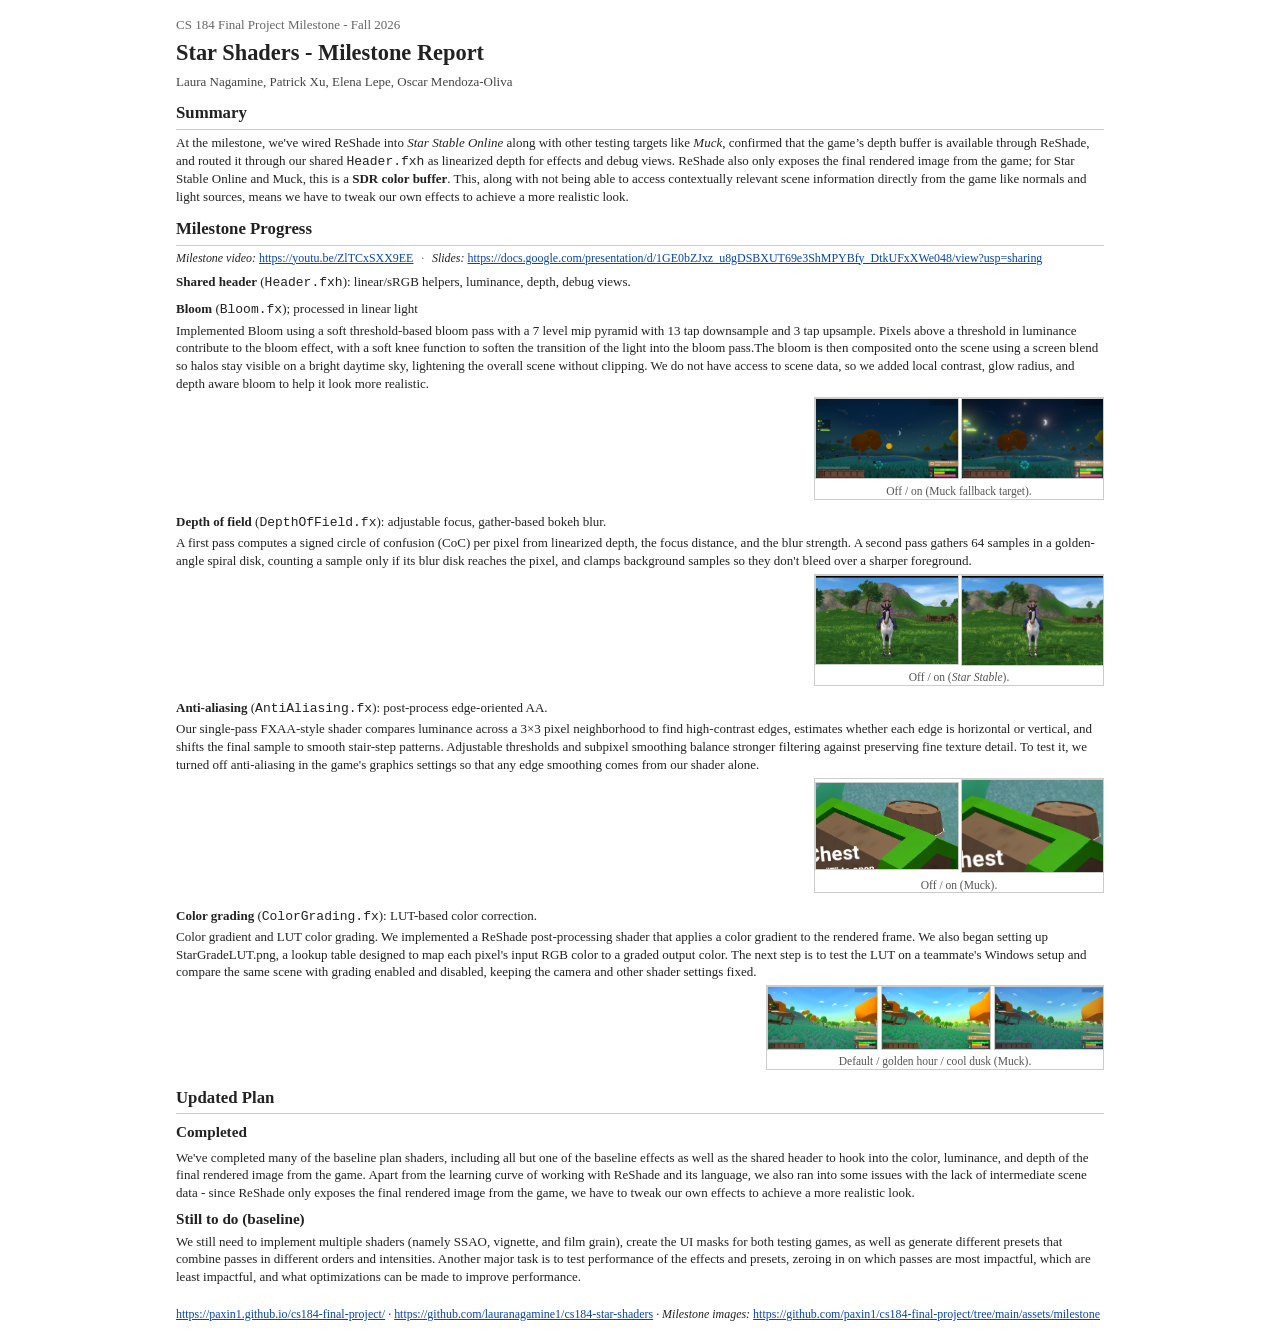
==== commit 6a0b4414: "docs: link modifications to work on pdf" ====
--- a/milestone/index.html
+++ b/milestone/index.html
@@ -30,15 +30,10 @@
         <h2 id="goals">Milestone Progress</h2>
         <p class="milestone-links">
           <em>Milestone video:</em>
-          <a href="https://youtu.be/ZlTCxSXX9EE" target="_blank" rel="noopener noreferrer">https://youtu.be/ZlTCxSXX9EE</a>
+          <a class="print-url" href="https://youtu.be/ZlTCxSXX9EE">https://youtu.be/ZlTCxSXX9EE</a>
           <span class="link-sep" aria-hidden="true">·</span>
           <em>Slides:</em>
-          <a href="https://docs.google.com/presentation/d/1GE0bZJxz_u8gDSBXUT69e3ShMPYBfy_DtkUFxXWe048/view?usp=sharing" target="_blank" rel="noopener noreferrer">Google Slides</a>
-          <span class="link-sep" aria-hidden="true">·</span>
-          <em>Combined (Muck):</em>
-          <a href="https://paxin1.github.io/cs184-final-project/assets/milestone/combined/muck%20before.png" target="_blank" rel="noopener noreferrer">before</a>
-          <span class="link-sep" aria-hidden="true">·</span>
-          <a href="https://paxin1.github.io/cs184-final-project/assets/milestone/combined/muck%20after.png" target="_blank" rel="noopener noreferrer">after</a>
+          <a class="print-url" href="https://docs.google.com/presentation/d/1GE0bZJxz_u8gDSBXUT69e3ShMPYBfy_DtkUFxXWe048/view?usp=sharing">https://docs.google.com/presentation/d/1GE0bZJxz_u8gDSBXUT69e3ShMPYBfy_DtkUFxXWe048/view?usp=sharing</a>
         </p>
         <ul class="progress-list">
           <li>
@@ -54,11 +49,7 @@
                 <button type="button" class="lightbox-trigger" data-src="../assets/milestone/bloom/muck%20without.png" aria-label="Compare bloom off and on"><img src="../assets/milestone/bloom/muck%20without.png" alt="Muck test scene, bloom off" loading="lazy" /></button>
                 <button type="button" class="lightbox-trigger" data-src="../assets/milestone/bloom/muck%20with.png" aria-label="Compare bloom off and on"><img src="../assets/milestone/bloom/muck%20with.png" alt="Muck test scene, bloom on" loading="lazy" /></button>
               </div>
-              <p class="impl-caption">
-                <a href="https://paxin1.github.io/cs184-final-project/assets/milestone/bloom/muck%20without.png" target="_blank" rel="noopener noreferrer">Off</a> /
-                <a href="https://paxin1.github.io/cs184-final-project/assets/milestone/bloom/muck%20with.png" target="_blank" rel="noopener noreferrer">on</a>
-                (Muck fallback target).
-              </p>
+              <p class="impl-caption">Off / on (Muck fallback target).</p>
             </div>
           </li>
           <li>
@@ -71,11 +62,7 @@
                 <button type="button" class="lightbox-trigger" data-src="../assets/milestone/depth%20of%20field/no%20StarStable%202026-11-19%2016-48-08.png" aria-label="Compare depth of field off and on"><img src="../assets/milestone/web/dof-off.jpg" alt="Star Stable meadow, depth of field off" loading="lazy" /></button>
                 <button type="button" class="lightbox-trigger" data-src="../assets/milestone/depth%20of%20field/with%20StarStable%202026-11-19%2016-48-13.png" aria-label="Compare depth of field off and on"><img src="../assets/milestone/web/dof-on.jpg" alt="Star Stable meadow, depth of field on" loading="lazy" /></button>
               </div>
-              <p class="impl-caption">
-                <a href="https://paxin1.github.io/cs184-final-project/assets/milestone/depth%20of%20field/no%20StarStable%202026-11-19%2016-48-08.png" target="_blank" rel="noopener noreferrer">Off</a> /
-                <a href="https://paxin1.github.io/cs184-final-project/assets/milestone/depth%20of%20field/with%20StarStable%202026-11-19%2016-48-13.png" target="_blank" rel="noopener noreferrer">on</a>
-                (<em>Star Stable</em>).
-              </p>
+              <p class="impl-caption">Off / on (<em>Star Stable</em>).</p>
             </div>
           </li>
           <li>
@@ -89,11 +76,7 @@
                 <button type="button" class="lightbox-trigger" data-src="../assets/milestone/anti%20aliasing/muck%20without%20close.png" aria-label="Compare anti-aliasing captures"><img src="../assets/milestone/anti%20aliasing/muck%20without%20close.png" alt="Muck close-up, anti-aliasing off" loading="lazy" /></button>
                 <button type="button" class="lightbox-trigger" data-src="../assets/milestone/anti%20aliasing/muck%20with%20cljose.png" aria-label="Compare anti-aliasing captures"><img src="../assets/milestone/anti%20aliasing/muck%20with%20cljose.png" alt="Muck close-up, anti-aliasing on" loading="lazy" /></button>
               </div>
-              <p class="impl-caption">
-                <a href="https://paxin1.github.io/cs184-final-project/assets/milestone/anti%20aliasing/muck%20without%20close.png" target="_blank" rel="noopener noreferrer">Off</a> /
-                <a href="https://paxin1.github.io/cs184-final-project/assets/milestone/anti%20aliasing/muck%20with%20cljose.png" target="_blank" rel="noopener noreferrer">on</a>
-                (Muck).
-              </p>
+              <p class="impl-caption">Off / on (Muck).</p>
             </div>
           </li>
           <li>
@@ -107,12 +90,7 @@
                 <button type="button" class="lightbox-trigger" data-src="../assets/milestone/color%20grading/golden%20hour.png" aria-label="Compare color grading LUTs"><img src="../assets/milestone/color%20grading/golden%20hour.png" alt="Color grading with golden hour LUT" loading="lazy" /></button>
                 <button type="button" class="lightbox-trigger" data-src="../assets/milestone/color%20grading/cool%20dusk.png" aria-label="Compare color grading LUTs"><img src="../assets/milestone/color%20grading/cool%20dusk.png" alt="Color grading with cool dusk LUT" loading="lazy" /></button>
               </div>
-              <p class="impl-caption">
-                <a href="https://paxin1.github.io/cs184-final-project/assets/milestone/color%20grading/default.png" target="_blank" rel="noopener noreferrer">Default</a> /
-                <a href="https://paxin1.github.io/cs184-final-project/assets/milestone/color%20grading/golden%20hour.png" target="_blank" rel="noopener noreferrer">golden hour</a> /
-                <a href="https://paxin1.github.io/cs184-final-project/assets/milestone/color%20grading/cool%20dusk.png" target="_blank" rel="noopener noreferrer">cool dusk</a>
-                (Muck).
-              </p>
+              <p class="impl-caption">Default / golden hour / cool dusk (Muck).</p>
             </div>
           </li>
         </ul>
@@ -127,10 +105,13 @@
             Another major task is to test performance of the effects and presets, zeroing in on which passes are most impactful, which are least impactful, and what optimizations can be made to improve performance.</p>
       </main>
 
-      <footer>
-        <a href="https://paxin1.github.io/cs184-final-project/">Proposal site</a>
+      <footer class="milestone-footer">
+        <a class="print-url" href="https://paxin1.github.io/cs184-final-project/">https://paxin1.github.io/cs184-final-project/</a>
         ·
-        <a href="https://github.com/lauranagamine1/cs184-star-shaders">Source on GitHub</a>
+        <a class="print-url" href="https://github.com/lauranagamine1/cs184-star-shaders">https://github.com/lauranagamine1/cs184-star-shaders</a>
+        ·
+        <em>Milestone images:</em>
+        <a class="print-url" href="https://github.com/paxin1/cs184-final-project/tree/main/assets/milestone">https://github.com/paxin1/cs184-final-project/tree/main/assets/milestone</a>
       </footer>
     </div>
 
--- a/css/milestone.css
+++ b/css/milestone.css
@@ -34,11 +34,16 @@
 body.milestone .milestone-links {
   margin: 0 0 0.45rem;
   font-size: 0.92em;
+  word-break: break-all;
 }
 
 body.milestone .milestone-links .link-sep {
   margin: 0 0.4em;
   color: #666;
+}
+
+body.milestone .milestone-footer {
+  word-break: break-all;
 }
 
 body.milestone h3 {
@@ -297,6 +302,15 @@
     line-height: 1.26;
   }
 
+  body.milestone a.print-url {
+    color: #0000ee !important;
+    text-decoration: underline !important;
+  }
+
+  body.milestone .image-lightbox {
+    display: none !important;
+  }
+
   body.milestone .page {
     max-width: none;
     padding: 0;
@@ -324,8 +338,12 @@
   }
 
   body.milestone .milestone-links {
-    font-size: 8pt;
+    font-size: 7pt;
     margin-bottom: 0.3rem;
+  }
+
+  body.milestone .milestone-footer {
+    font-size: 7pt;
   }
 
   body.milestone .implementation-preview {
